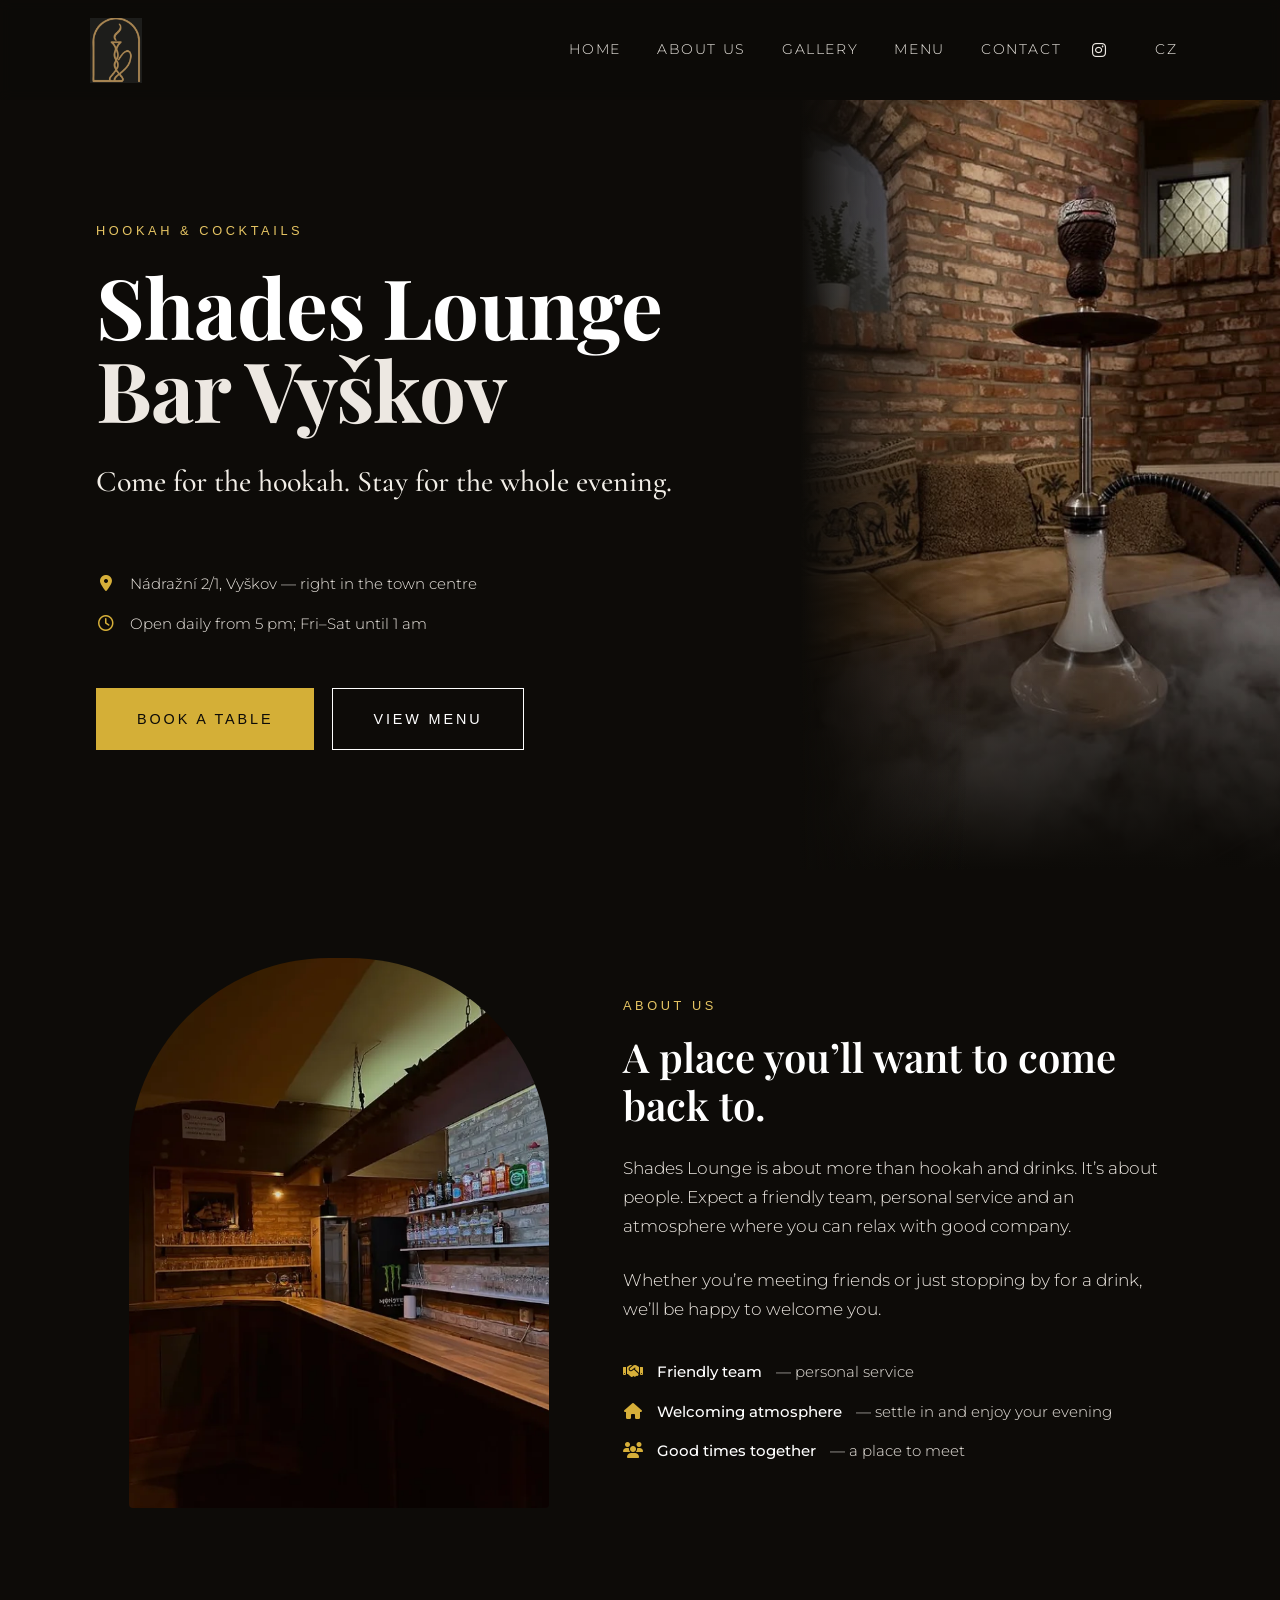
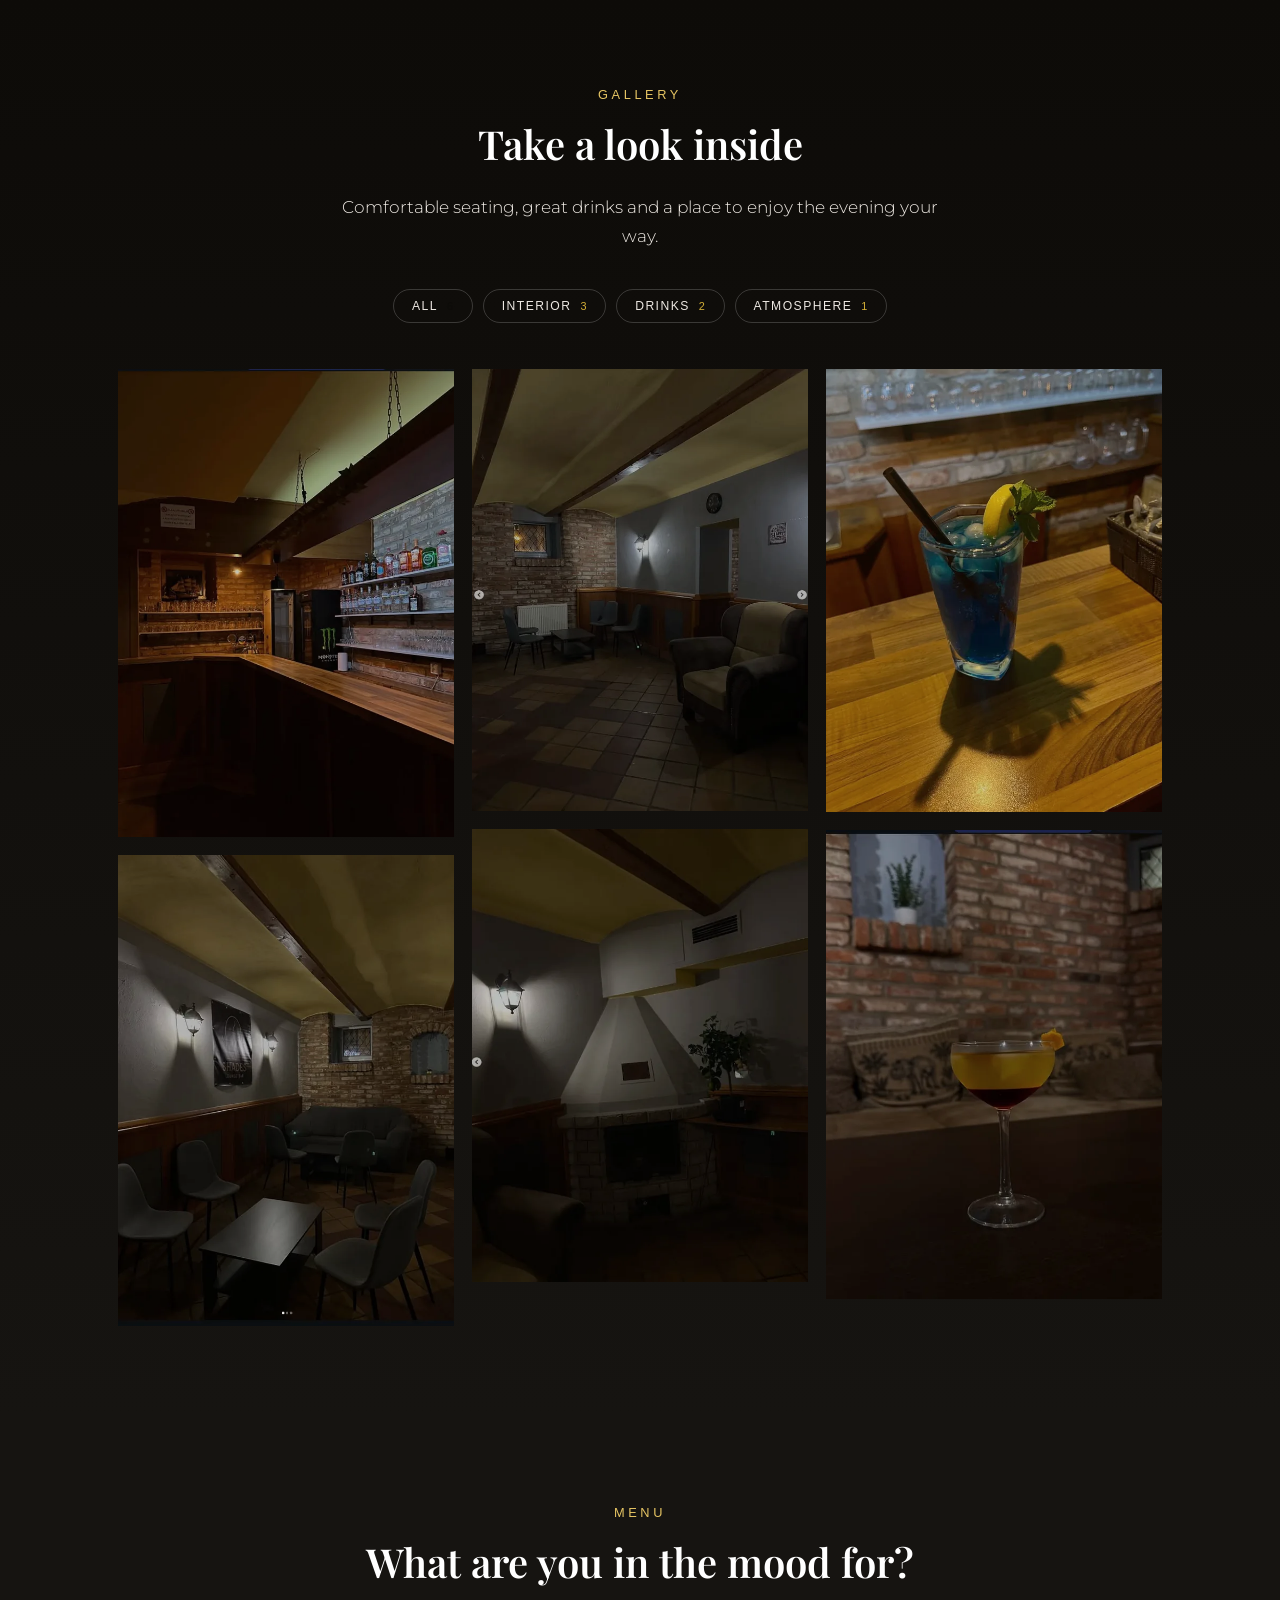
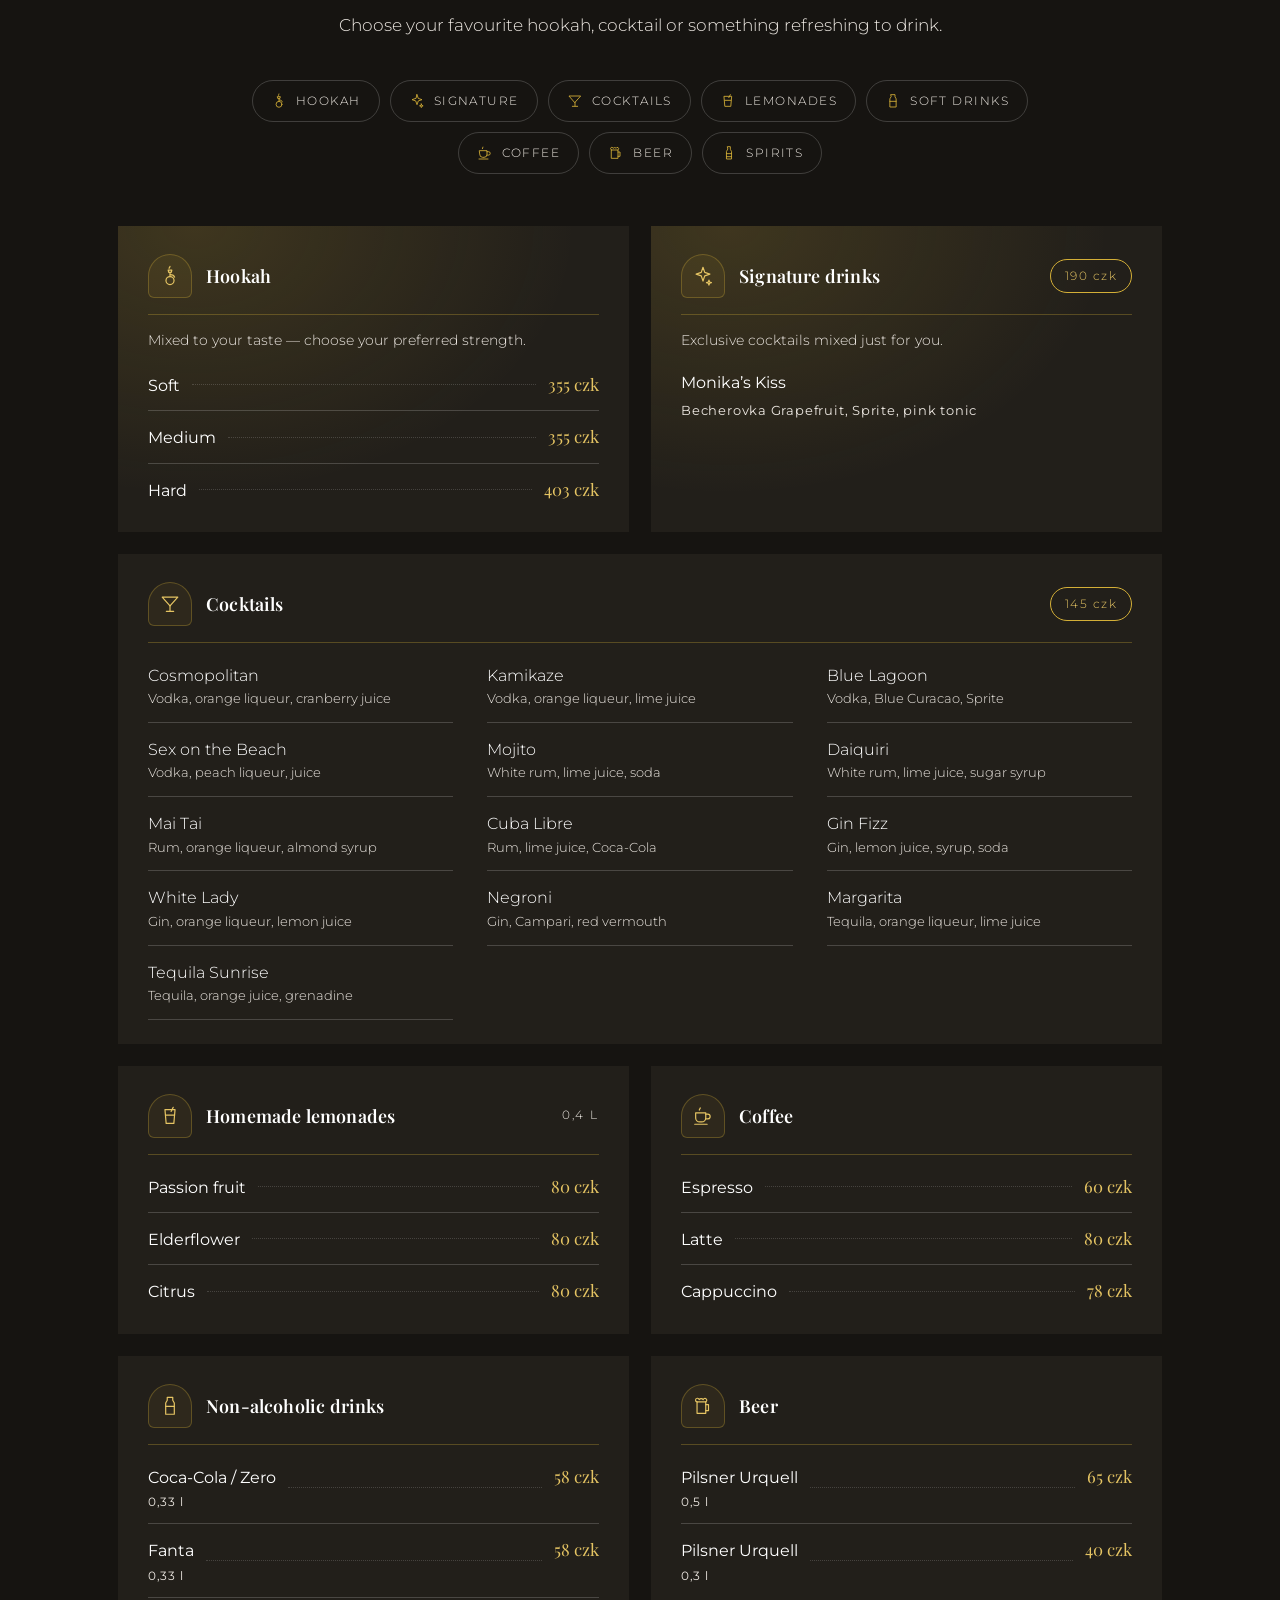
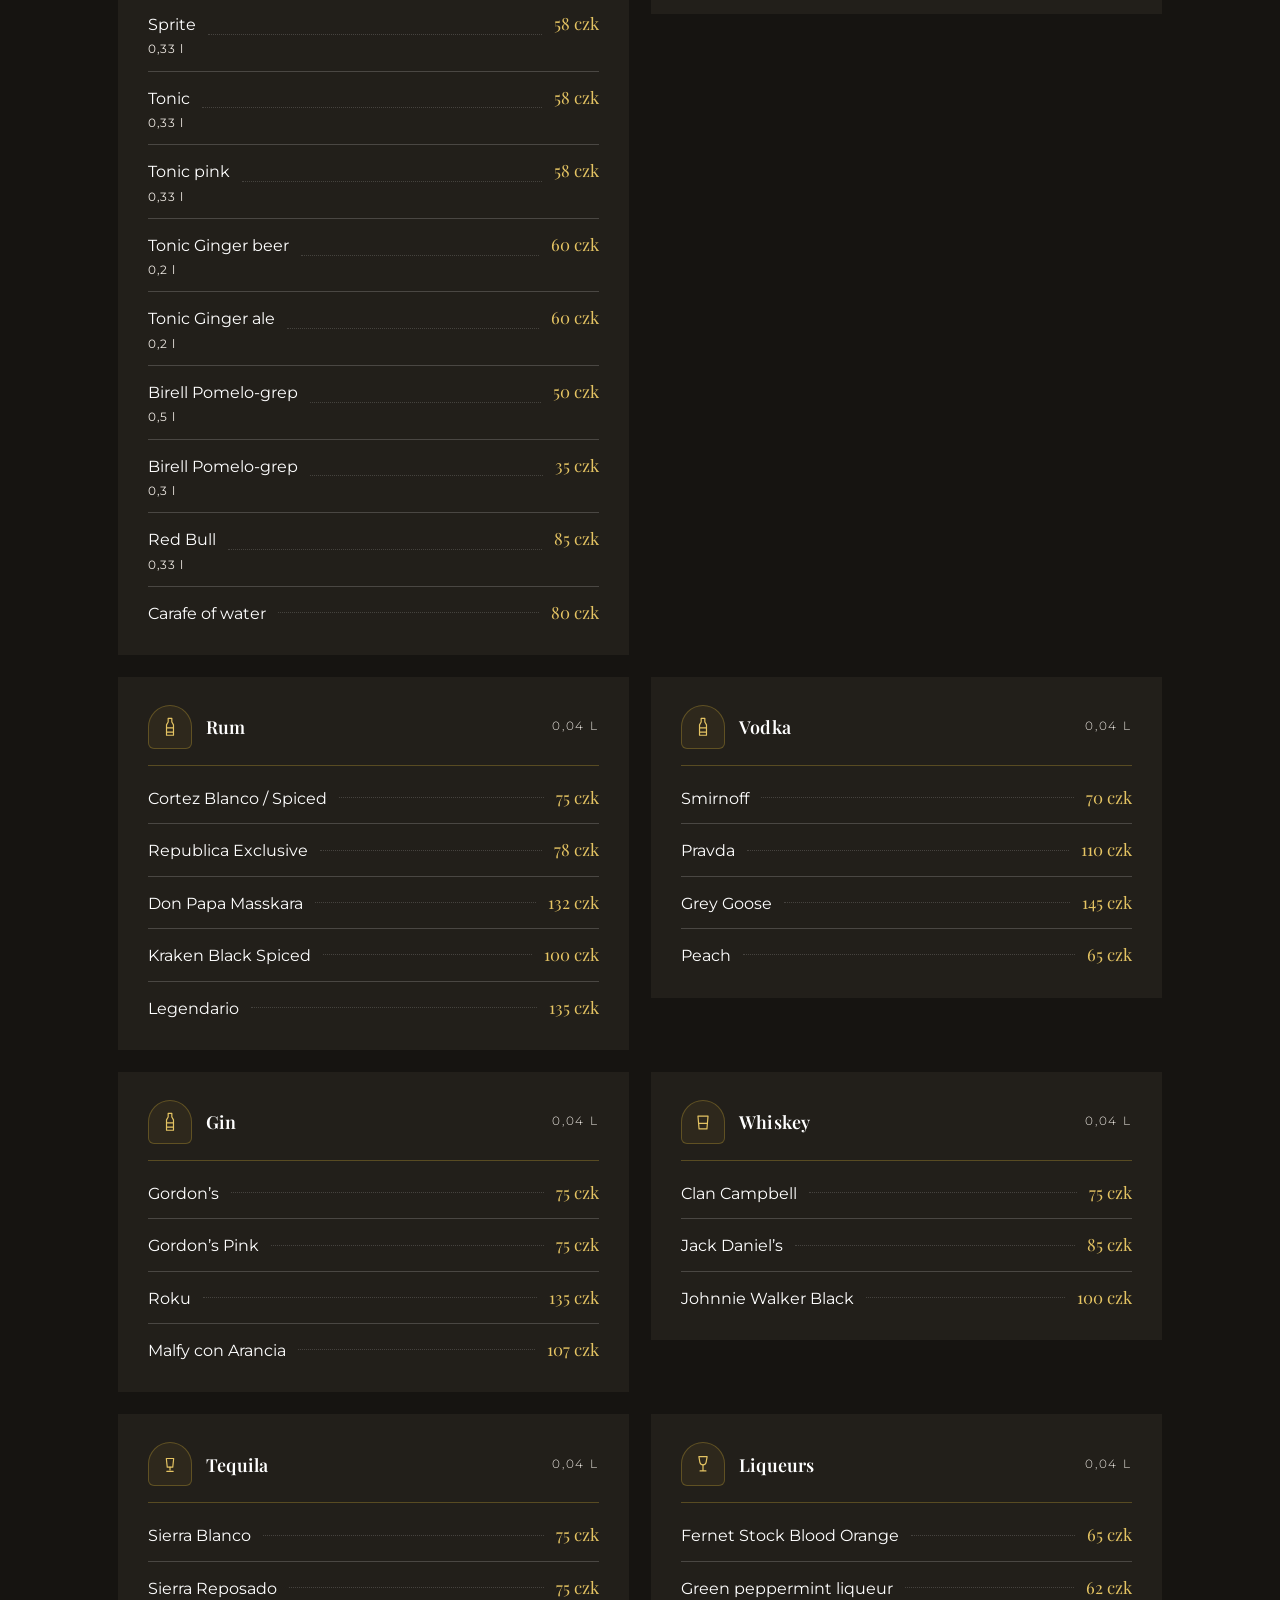
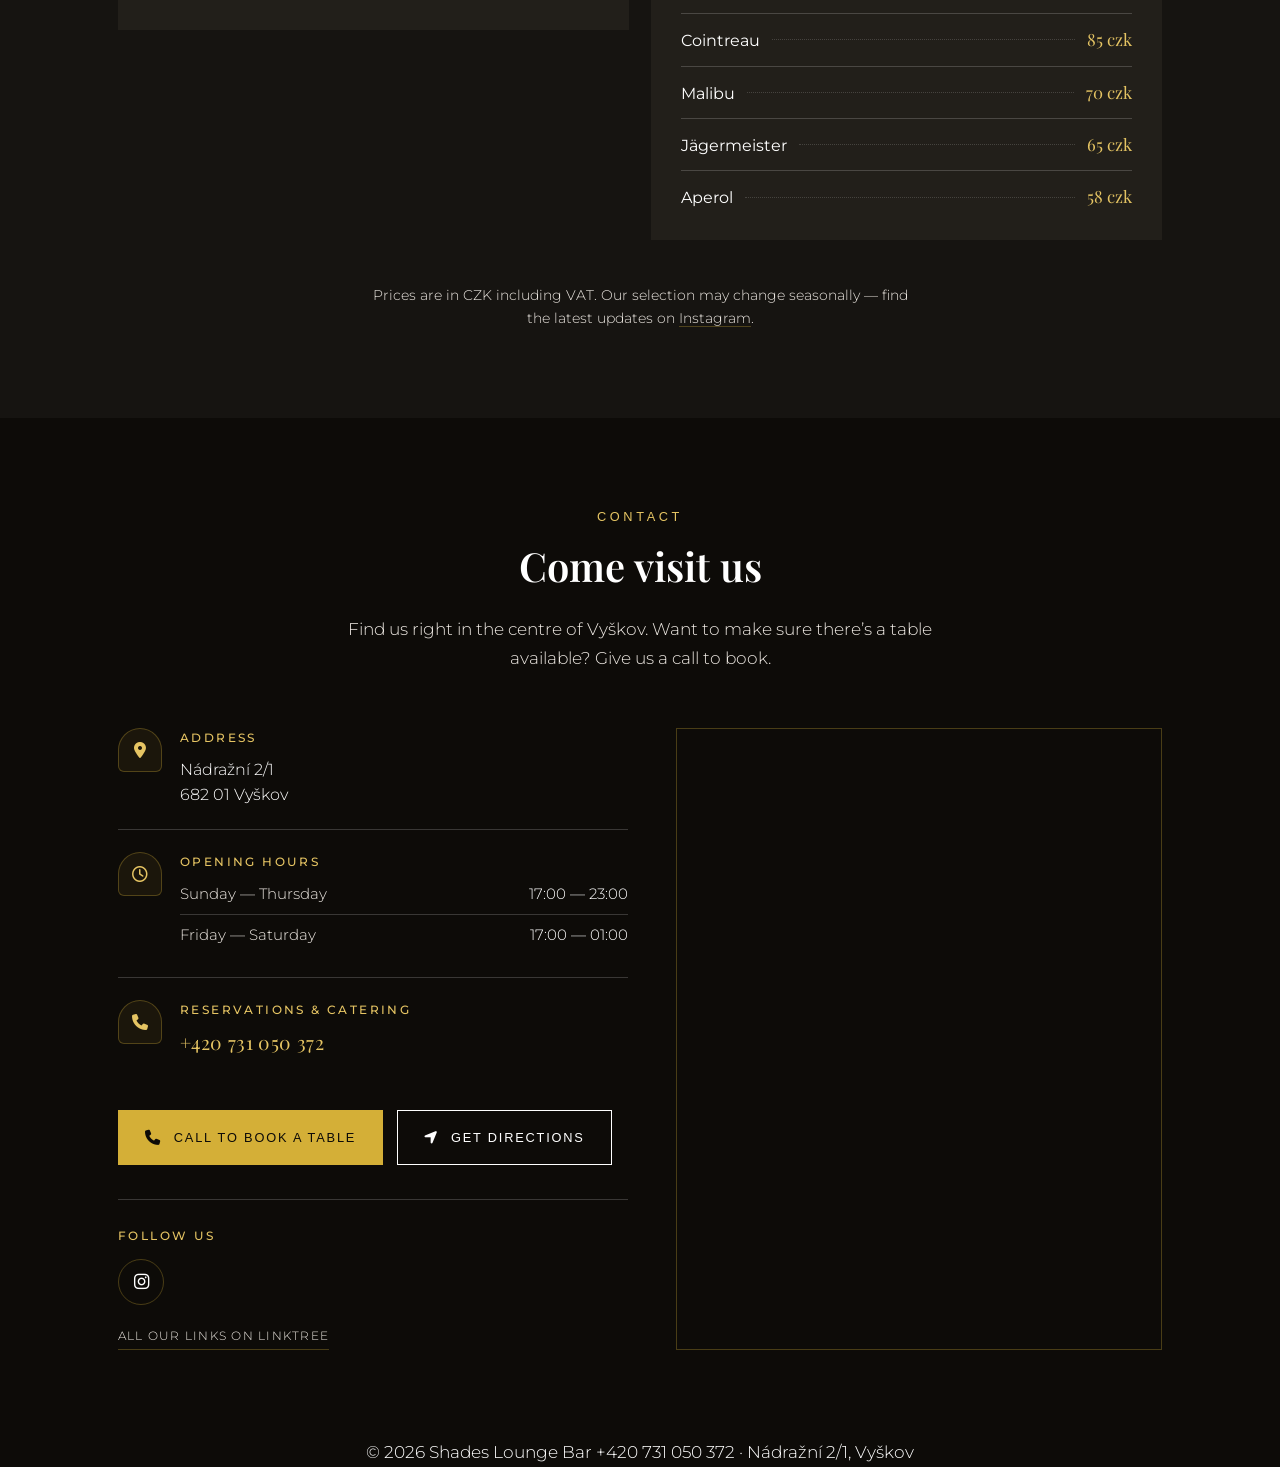
==== index-en.html @ f094743a "lang, udpates" ====
<!doctype html>


<html lang="en">
<head>
<meta charset="utf-8"/>
<meta content="width=device-width, initial-scale=1.0" name="viewport"/>
<title>Shades Lounge Bar — Hookah &amp; Cocktails in Vyškov</title>
<meta content="Visit Shades Lounge Bar in central Vyškov for hookah, cocktails and drinks. Browse our menu, photo gallery, opening hours and contact details." name="description"/>
<link href="style.css" rel="stylesheet"/>
<link href="https://cdnjs.cloudflare.com/ajax/libs/font-awesome/6.7.2/css/all.min.css" rel="stylesheet"/>
<link href="index.html" hreflang="cs" rel="alternate"/><link href="index-en.html" hreflang="en" rel="alternate"/></head>
<body>
<header class="site-header">
<div class="container">
<a class="brand" href="#domov">
<img alt="Shades Lounge Bar" height="80px" src="logo.svg" width="auto"/>
</a>
<button aria-controls="nav-links" aria-expanded="false" aria-label="Open menu" class="nav-toggle">
<i aria-hidden="true" class="fa-solid fa-bars-staggered"></i>
</button>
<button aria-controls="nav-links" aria-label="Close menu" class="nav-close">
<i aria-hidden="true" class="fa-solid fa-xmark"></i>
</button>
<ul class="nav-links" id="nav-links">
<li><a href="#domov">Home</a></li>
<li><a href="#o-nas">About us</a></li>
<li><a href="#galerie">Gallery</a></li>
<li><a href="#cennik">Menu</a></li>
<li><a href="#kontakt">Contact</a></li>
<li class="nav-social">
<!-- TODO: chybí URL facebookového profilu. Po doplnění odkomentujte:
            <a
              class="social-icon"
              href="DOPLNIT_URL_FACEBOOKU"
              target="_blank"
              rel="noopener noreferrer"
              aria-label="Facebook"
              ><i class="fa-brands fa-facebook-f" aria-hidden="true"></i
            ></a>
            -->
<a aria-label="Instagram" class="social-icon" href="https://www.instagram.com/shadesloungebar/" rel="noopener noreferrer" target="_blank"><i aria-hidden="true" class="fa-brands fa-instagram"></i></a>
</li>
<li class="language-switch"><a href="index.html" hreflang="cs" lang="cs">CZ</a></li></ul>
</div>
</header>
<main>
<section class="hero" id="domov">
<div class="hero-copy">
<span class="eyebrow">Hookah &amp; cocktails</span>
<h1>Shades Lounge <span class="hero-h1-soft">Bar Vyškov</span></h1>
<p class="hero-invite">Come for the hookah. Stay for the whole evening.</p>
<ul class="feature-list">
<li>
<i aria-hidden="true" class="fa-solid fa-location-dot"></i>
<span>Nádražní 2/1, Vyškov — right in the town centre</span>
</li>
<li>
<i aria-hidden="true" class="fa-regular fa-clock"></i>
<span>Open daily from 5 pm; Fri–Sat until 1 am</span>
</li>
</ul>
<div class="hero-actions">
<a class="btn btn-primary" href="#kontakt"> Book a table </a><a class="btn btn-ghost" href="#cennik">View menu</a>
</div>
</div>
<div aria-label="Hookah on a table in the brick interior of Shades Lounge Bar in Vyškov" class="hero-photo" role="img"></div>
</section>
<section id="o-nas">
<div class="container">
<div class="about-grid">
<div class="about-art arch arch-fill">
<img alt="Bar counter at Shades Lounge Bar in Vyškov" decoding="async" height="850" loading="lazy" src="galerie/bar.webp" width="630"/>
</div>
<div class="about-copy">
<span class="eyebrow">About us</span>
<h2>A place you’ll want to come back to.</h2>
<div class="section-head-aligned">
<p>
                  Shades Lounge is about more than hookah and drinks. It’s about people. Expect a friendly team, personal service and an atmosphere where you can relax with good company.
                </p>
<p>
                  Whether you’re meeting friends or just stopping by for a drink, we’ll be happy to welcome you.
                </p>
</div>
<ul class="feature-list">
<li>
<i aria-hidden="true" class="fa-solid fa-handshake"></i>
<strong>Friendly team</strong> — personal service
                </li>
<li>
<i aria-hidden="true" class="fa-solid fa-house"></i>
<strong>Welcoming atmosphere</strong> — settle in and enjoy your evening
                </li>
<li>
<i aria-hidden="true" class="fa-solid fa-users"></i>
<strong>Good times together</strong> — a place to meet
                </li>
</ul>
</div>
</div>
</div>
</section>
<section class="gallery-section" id="galerie">
<div class="container">
<div class="section-head">
<span class="eyebrow">Gallery</span>
<h2>Take a look inside</h2>
<p>
              Comfortable seating, great drinks and a place to enjoy the evening your way.
            </p>
</div>
<div aria-label="Gallery filters" class="gallery-filter" role="group">
<button aria-pressed="true" class="gallery-chip is-active" data-filter="vse" type="button">
              All<span class="chip-count">6</span>
</button>
<button aria-pressed="false" class="gallery-chip" data-filter="interier" type="button">
              Interior<span class="chip-count">3</span>
</button>
<button aria-pressed="false" class="gallery-chip" data-filter="drinky" type="button">
              Drinks<span class="chip-count">2</span>
</button>
<button aria-pressed="false" class="gallery-chip" data-filter="atmosfera" type="button">
              Atmosphere<span class="chip-count">1</span>
</button>
</div>
<ul class="gallery-grid" id="gallery-grid">
<li class="gallery-item" data-cat="interier">
<a class="gallery-link" href="galerie/bar.webp">
<figure>
<img alt="Bar counter at Shades Lounge Bar in Vyškov" decoding="async" height="861" loading="lazy" src="galerie/bar.webp" width="618"/>
<figcaption>
<span class="gallery-cap-title">Bar counter</span><span class="gallery-cap-cat">Interior</span>
</figcaption>
</figure>
</a>
</li>
<li class="gallery-item" data-cat="interier">
<a class="gallery-link" href="galerie/interier-lounge.webp">
<figure>
<img alt="Seating in the brick interior" decoding="async" height="884" loading="lazy" src="galerie/interier-lounge.webp" width="630"/>
<figcaption>
<span class="gallery-cap-title">Lounge seating</span><span class="gallery-cap-cat">Interior</span>
</figcaption>
</figure>
</a>
</li>
<li class="gallery-item" data-cat="interier">
<a class="gallery-link" href="galerie/interier-posezeni.webp">
<figure>
<img alt="Tables and sofa" decoding="async" height="851" loading="lazy" src="galerie/interier-posezeni.webp" width="646"/>
<figcaption>
<span class="gallery-cap-title">Seating</span><span class="gallery-cap-cat">Interior</span>
</figcaption>
</figure>
</a>
</li>
<li class="gallery-item" data-cat="atmosfera">
<a class="gallery-link" href="galerie/interier-krb.webp">
<figure>
<img alt="Fireplace and cosy corner" decoding="async" height="847" loading="lazy" src="galerie/interier-krb.webp" width="629"/>
<figcaption>
<span class="gallery-cap-title">Cosy interior</span><span class="gallery-cap-cat">Atmosphere</span>
</figcaption>
</figure>
</a>
</li>
<li class="gallery-item" data-cat="drinky">
<a class="gallery-link" href="galerie/drink-modry.webp">
<figure>
<img alt="Blue cocktail with lemon and mint" decoding="async" height="852" loading="lazy" src="galerie/drink-modry.webp" width="646"/>
<figcaption>
<span class="gallery-cap-title">Blue cocktail</span><span class="gallery-cap-cat">Drinks</span>
</figcaption>
</figure>
</a>
</li>
<li class="gallery-item" data-cat="drinky">
<a class="gallery-link" href="galerie/koktejl.webp">
<figure>
<img alt="Cocktail" decoding="async" height="880" loading="lazy" src="galerie/koktejl.webp" width="631"/>
<figcaption>
<span class="gallery-cap-title">Cocktail</span><span class="gallery-cap-cat">Drinks</span>
</figcaption>
</figure>
</a>
</li>
</ul>
<p class="gallery-empty" hidden="" id="gallery-empty">
            There are no photos in this category yet.
          </p>
</div>
</section>
<section class="section-alt" id="cennik">
<!-- Icon sprite — jednoduché linkové ikony v barvě zlata -->
<svg aria-hidden="true" class="icon-sprite" focusable="false">
<symbol id="i-hookah" viewbox="0 0 24 24">
<path d="M12 1.5c0 1-1 1.3-1 2.1"></path>
<path d="M10 5.5h4l-.6 2.6h-2.8Z"></path>
<path d="M12 8.1v4.2"></path>
<path d="M12.4 10.4c2.4 0 4.1 1.1 4.6 2.8"></path>
<circle cx="12" cy="17" r="4.4"></circle>
</symbol>
<symbol id="i-sparkle" viewbox="0 0 24 24">
<path d="M12 2.5l1.9 5.6 5.6 1.9-5.6 1.9L12 17.5l-1.9-5.6L4.5 10l5.6-1.9Z"></path>
<path d="M18.5 16.5l.7 2 2 .7-2 .7-.7 2-.7-2-2-.7 2-.7Z"></path>
</symbol>
<symbol id="i-cocktail" viewbox="0 0 24 24">
<path d="M3.5 4.5h17l-8.5 9.5Z"></path>
<path d="M12 14v5.5"></path>
<path d="M8 20h8"></path>
</symbol>
<symbol id="i-lemonade" viewbox="0 0 24 24">
<path d="M6.5 5h11l-1.3 15H7.8Z"></path>
<path d="M15.5 2.5 13.2 7"></path>
<path d="M7.2 11h9.1"></path>
</symbol>
<symbol id="i-soda" viewbox="0 0 24 24">
<path d="M9 2.5h6v3.2l1.7 3.1V21H7.3V8.8L9 5.7Z"></path>
<path d="M7.3 12.5h9.4"></path>
</symbol>
<symbol id="i-coffee" viewbox="0 0 24 24">
<path d="M4 8.5h11v5.5a4.5 4.5 0 0 1-4.5 4.5h-2A4.5 4.5 0 0 1 4 14Z"></path>
<path d="M15 10h2.2a2.6 2.6 0 0 1 0 5.2H15"></path>
<path d="M3 21h13.5"></path>
<path d="M8 5.5c0-1 1-1.3 1-2.3"></path>
</symbol>
<symbol id="i-beer" viewbox="0 0 24 24">
<path d="M5.5 7.5h9.5V20H5.5Z"></path>
<path d="M15 10.5h3v6.5h-3"></path>
<path d="M5.5 7.5a2 2 0 1 1 2.3-2.4 2.6 2.6 0 0 1 4.4 0A2 2 0 1 1 15 7.5"></path>
</symbol>
<symbol id="i-bottle" viewbox="0 0 24 24">
<path d="M10 2.5h4v4l1.8 3.2V21H8.2V9.7L10 6.5Z"></path>
<path d="M8.2 13h7.6"></path>
<path d="M8.2 17.5h7.6"></path>
</symbol>
<symbol id="i-tumbler" viewbox="0 0 24 24">
<path d="M6.5 5.5h11l-1.2 14H7.7Z"></path>
<path d="M7.4 13.5h9.2"></path>
</symbol>
<symbol id="i-shot" viewbox="0 0 24 24">
<path d="M8 6h8l-1 9.5H9Z"></path>
<path d="M12 15.5v3"></path>
<path d="M8.5 20h7"></path>
</symbol>
<symbol id="i-liqueur" viewbox="0 0 24 24">
<path d="M7.5 4h9l-1.1 6.2a3.5 3.5 0 0 1-6.8 0Z"></path>
<path d="M12 13.5V19"></path>
<path d="M8.8 19.5h6.4"></path>
</symbol>
</svg>
<div class="container">
<div class="section-head">
<span class="eyebrow">Menu</span>
<h2>What are you in the mood for?</h2>
<p>
              Choose your favourite hookah, cocktail or something refreshing to drink.
            </p>
</div>
<nav aria-label="Menu categories" class="menu-quicknav">
<a href="#m-dymky"><svg class="menu-icon"><use href="#i-hookah"></use></svg>Hookah</a>
<a href="#m-signature"><svg class="menu-icon"><use href="#i-sparkle"></use></svg>Signature</a>
<a href="#m-drinky"><svg class="menu-icon"><use href="#i-cocktail"></use></svg>Cocktails</a>
<a href="#m-limonady"><svg class="menu-icon"><use href="#i-lemonade"></use></svg>Lemonades</a>
<a href="#m-nealko"><svg class="menu-icon"><use href="#i-soda"></use></svg>Soft drinks</a>
<a href="#m-kava"><svg class="menu-icon"><use href="#i-coffee"></use></svg>Coffee</a>
<a href="#m-pivo"><svg class="menu-icon"><use href="#i-beer"></use></svg>Beer</a>
<a href="#m-rum"><svg class="menu-icon"><use href="#i-bottle"></use></svg>Spirits</a>
</nav>
<div class="menu-highlights">
<article class="menu-highlight" id="m-dymky">
<div class="menu-card-head">
<span class="menu-icon-badge"><svg class="menu-icon"><use href="#i-hookah"></use></svg></span>
<h3>Hookah</h3>
</div>
<p class="menu-highlight-note">
                Mixed to your taste — choose your preferred strength.
              </p>
<ul class="menu-list">
<li>
<span class="item">Soft</span><span class="leader"></span><span class="price">355 czk</span>
</li>
<li>
<span class="item">Medium</span><span class="leader"></span><span class="price">355 czk</span>
</li>
<li>
<span class="item">Hard</span><span class="leader"></span><span class="price">403 czk</span>
</li>
</ul>
</article>
<article class="menu-highlight" id="m-signature">
<div class="menu-card-head">
<span class="menu-icon-badge"><svg class="menu-icon"><use href="#i-sparkle"></use></svg></span>
<h3>Signature drinks</h3>
<span class="menu-tag">190 czk</span>
</div>
<p class="menu-highlight-note">
                Exclusive cocktails mixed just for you.
              </p>
<ul class="menu-list menu-list-desc">
<li>
<span class="item">Monika’s Kiss<em>Becherovka Grapefruit, Sprite, pink tonic</em></span>
</li>
</ul>
</article>
</div>
<div class="menu-grid">
<article class="menu-card menu-card-wide" id="m-drinky">
<div class="menu-card-head">
<span class="menu-icon-badge"><svg class="menu-icon"><use href="#i-cocktail"></use></svg></span>
<h3>Cocktails</h3>
<span class="menu-tag">145 czk</span>
</div>
<div class="cocktail-grid">
<div>
<span class="cocktail-name">Cosmopolitan</span><span class="cocktail-desc">Vodka, orange liqueur, cranberry juice</span>
</div>
<div>
<span class="cocktail-name">Kamikaze</span><span class="cocktail-desc">Vodka, orange liqueur, lime juice</span>
</div>
<div>
<span class="cocktail-name">Blue Lagoon</span><span class="cocktail-desc">Vodka, Blue Curacao, Sprite</span>
</div>
<div>
<span class="cocktail-name">Sex on the Beach</span><span class="cocktail-desc">Vodka, peach liqueur, juice</span>
</div>
<div>
<span class="cocktail-name">Mojito</span><span class="cocktail-desc">White rum, lime juice, soda</span>
</div>
<div>
<span class="cocktail-name">Daiquiri</span><span class="cocktail-desc">White rum, lime juice, sugar syrup</span>
</div>
<div>
<span class="cocktail-name">Mai Tai</span><span class="cocktail-desc">Rum, orange liqueur, almond syrup</span>
</div>
<div>
<span class="cocktail-name">Cuba Libre</span><span class="cocktail-desc">Rum, lime juice, Coca-Cola</span>
</div>
<div>
<span class="cocktail-name">Gin Fizz</span><span class="cocktail-desc">Gin, lemon juice, syrup, soda</span>
</div>
<div>
<span class="cocktail-name">White Lady</span><span class="cocktail-desc">Gin, orange liqueur, lemon juice</span>
</div>
<div>
<span class="cocktail-name">Negroni</span><span class="cocktail-desc">Gin, Campari, red vermouth</span>
</div>
<div>
<span class="cocktail-name">Margarita</span><span class="cocktail-desc">Tequila, orange liqueur, lime juice</span>
</div>
<div>
<span class="cocktail-name">Tequila Sunrise</span><span class="cocktail-desc">Tequila, orange juice, grenadine</span>
</div>
</div>
</article>
<article class="menu-card" id="m-limonady">
<div class="menu-card-head">
<span class="menu-icon-badge"><svg class="menu-icon"><use href="#i-lemonade"></use></svg></span>
<h3>Homemade lemonades</h3>
<span class="menu-unit">0,4 l</span>
</div>
<ul class="menu-list">
<li>
<span class="item">Passion fruit</span><span class="leader"></span><span class="price">80 czk</span>
</li>
<li>
<span class="item">Elderflower</span><span class="leader"></span><span class="price">80 czk</span>
</li>
<li>
<span class="item">Citrus</span><span class="leader"></span><span class="price">80 czk</span>
</li>
</ul>
</article>
<article class="menu-card" id="m-kava">
<div class="menu-card-head">
<span class="menu-icon-badge"><svg class="menu-icon"><use href="#i-coffee"></use></svg></span>
<h3>Coffee</h3>
</div>
<ul class="menu-list">
<li>
<span class="item">Espresso</span><span class="leader"></span><span class="price">60 czk</span>
</li>
<li>
<span class="item">Latte</span><span class="leader"></span><span class="price">80 czk</span>
</li>
<li>
<span class="item">Cappuccino</span><span class="leader"></span><span class="price">78 czk</span>
</li>
</ul>
</article>
<article class="menu-card" id="m-nealko">
<div class="menu-card-head">
<span class="menu-icon-badge"><svg class="menu-icon"><use href="#i-soda"></use></svg></span>
<h3>Non-alcoholic drinks</h3>
</div>
<ul class="menu-list">
<li>
<span class="item">Coca-Cola / Zero<em>0,33 l</em></span><span class="leader"></span><span class="price">58 czk</span>
</li>
<li>
<span class="item">Fanta<em>0,33 l</em></span><span class="leader"></span><span class="price">58 czk</span>
</li>
<li>
<span class="item">Sprite<em>0,33 l</em></span><span class="leader"></span><span class="price">58 czk</span>
</li>
<li>
<span class="item">Tonic<em>0,33 l</em></span><span class="leader"></span><span class="price">58 czk</span>
</li>
<li>
<span class="item">Tonic pink<em>0,33 l</em></span><span class="leader"></span><span class="price">58 czk</span>
</li>
<li>
<span class="item">Tonic Ginger beer<em>0,2 l</em></span><span class="leader"></span><span class="price">60 czk</span>
</li>
<li>
<span class="item">Tonic Ginger ale<em>0,2 l</em></span><span class="leader"></span><span class="price">60 czk</span>
</li>
<li>
<span class="item">Birell Pomelo-grep<em>0,5 l</em></span><span class="leader"></span><span class="price">50 czk</span>
</li>
<li>
<span class="item">Birell Pomelo-grep<em>0,3 l</em></span><span class="leader"></span><span class="price">35 czk</span>
</li>
<li>
<span class="item">Red Bull<em>0,33 l</em></span><span class="leader"></span><span class="price">85 czk</span>
</li>
<li>
<span class="item">Carafe of water</span><span class="leader"></span><span class="price">80 czk</span>
</li>
</ul>
</article>
<article class="menu-card" id="m-pivo">
<div class="menu-card-head">
<span class="menu-icon-badge"><svg class="menu-icon"><use href="#i-beer"></use></svg></span>
<h3>Beer</h3>
</div>
<ul class="menu-list">
<li>
<span class="item">Pilsner Urquell<em>0,5 l</em></span><span class="leader"></span><span class="price">65 czk</span>
</li>
<li>
<span class="item">Pilsner Urquell<em>0,3 l</em></span><span class="leader"></span><span class="price">40 czk</span>
</li>
</ul>
</article>
<article class="menu-card" id="m-rum">
<div class="menu-card-head">
<span class="menu-icon-badge"><svg class="menu-icon"><use href="#i-bottle"></use></svg></span>
<h3>Rum</h3>
<span class="menu-unit">0,04 l</span>
</div>
<ul class="menu-list">
<li>
<span class="item">Cortez Blanco / Spiced</span><span class="leader"></span><span class="price">75 czk</span>
</li>
<li>
<span class="item">Republica Exclusive</span><span class="leader"></span><span class="price">78 czk</span>
</li>
<li>
<span class="item">Don Papa Masskara</span><span class="leader"></span><span class="price">132 czk</span>
</li>
<li>
<span class="item">Kraken Black Spiced</span><span class="leader"></span><span class="price">100 czk</span>
</li>
<li>
<span class="item">Legendario</span><span class="leader"></span><span class="price">135 czk</span>
</li>
</ul>
</article>
<article class="menu-card" id="m-vodka">
<div class="menu-card-head">
<span class="menu-icon-badge"><svg class="menu-icon"><use href="#i-bottle"></use></svg></span>
<h3>Vodka</h3>
<span class="menu-unit">0,04 l</span>
</div>
<ul class="menu-list">
<li>
<span class="item">Smirnoff</span><span class="leader"></span><span class="price">70 czk</span>
</li>
<li>
<span class="item">Pravda</span><span class="leader"></span><span class="price">110 czk</span>
</li>
<li>
<span class="item">Grey Goose</span><span class="leader"></span><span class="price">145 czk</span>
</li>
<li>
<span class="item">Peach</span><span class="leader"></span><span class="price">65 czk</span>
</li>
</ul>
</article>
<article class="menu-card" id="m-gin">
<div class="menu-card-head">
<span class="menu-icon-badge"><svg class="menu-icon"><use href="#i-bottle"></use></svg></span>
<h3>Gin</h3>
<span class="menu-unit">0,04 l</span>
</div>
<ul class="menu-list">
<li>
<span class="item">Gordon’s</span><span class="leader"></span><span class="price">75 czk</span>
</li>
<li>
<span class="item">Gordon’s Pink</span><span class="leader"></span><span class="price">75 czk</span>
</li>
<li>
<span class="item">Roku</span><span class="leader"></span><span class="price">135 czk</span>
</li>
<li>
<span class="item">Malfy con Arancia</span><span class="leader"></span><span class="price">107 czk</span>
</li>
</ul>
</article>
<article class="menu-card" id="m-whiskey">
<div class="menu-card-head">
<span class="menu-icon-badge"><svg class="menu-icon"><use href="#i-tumbler"></use></svg></span>
<h3>Whiskey</h3>
<span class="menu-unit">0,04 l</span>
</div>
<ul class="menu-list">
<li>
<span class="item">Clan Campbell</span><span class="leader"></span><span class="price">75 czk</span>
</li>
<li>
<span class="item">Jack Daniel’s</span><span class="leader"></span><span class="price">85 czk</span>
</li>
<li>
<span class="item">Johnnie Walker Black</span><span class="leader"></span><span class="price">100 czk</span>
</li>
</ul>
</article>
<article class="menu-card" id="m-tequila">
<div class="menu-card-head">
<span class="menu-icon-badge"><svg class="menu-icon"><use href="#i-shot"></use></svg></span>
<h3>Tequila</h3>
<span class="menu-unit">0,04 l</span>
</div>
<ul class="menu-list">
<li>
<span class="item">Sierra Blanco</span><span class="leader"></span><span class="price">75 czk</span>
</li>
<li>
<span class="item">Sierra Reposado</span><span class="leader"></span><span class="price">75 czk</span>
</li>
</ul>
</article>
<article class="menu-card" id="m-likery">
<div class="menu-card-head">
<span class="menu-icon-badge"><svg class="menu-icon"><use href="#i-liqueur"></use></svg></span>
<h3>Liqueurs</h3>
<span class="menu-unit">0,04 l</span>
</div>
<ul class="menu-list">
<li>
<span class="item">Fernet Stock Blood Orange</span><span class="leader"></span><span class="price">65 czk</span>
</li>
<li>
<span class="item">Green peppermint liqueur</span><span class="leader"></span><span class="price">62 czk</span>
</li>
<li>
<span class="item">Cointreau</span><span class="leader"></span><span class="price">85 czk</span>
</li>
<li>
<span class="item">Malibu</span><span class="leader"></span><span class="price">70 czk</span>
</li>
<li>
<span class="item">Jägermeister</span><span class="leader"></span><span class="price">65 czk</span>
</li>
<li>
<span class="item">Aperol</span><span class="leader"></span><span class="price">58 czk</span>
</li>
</ul>
</article>
</div>
<p class="menu-note">
            Prices are in CZK including VAT. Our selection may change seasonally — find the latest updates on
            <a href="https://www.instagram.com/shadesloungebar/" rel="noopener" target="_blank">Instagram</a>.
          </p>
</div>
</section>
<section id="kontakt">
<div class="container">
<div class="section-head">
<span class="eyebrow">Contact</span>
<h2>Come visit us</h2>
<p>
              Find us right in the centre of Vyškov. Want to make sure there’s a table available? Give us a call to book.
            </p>
</div>
<div class="contact-grid">
<div class="contact-card">
<ul class="contact-details">
<li>
<span class="contact-ico"><i aria-hidden="true" class="fa-solid fa-location-dot"></i></span>
<div class="contact-body">
<h3>Address</h3>
<p class="contact-value">Nádražní 2/1<br/>682 01 Vyškov</p>
</div>
</li>
<li>
<span class="contact-ico"><i aria-hidden="true" class="fa-regular fa-clock"></i></span>
<div class="contact-body">
<h3>Opening hours</h3>
<ul class="hours-list">
<li>
<span class="hours-days">Sunday — Thursday</span><span class="hours-time">17:00 — 23:00</span>
</li>
<li>
<span class="hours-days">Friday — Saturday</span><span class="hours-time">17:00 — 01:00</span>
</li>
</ul>
</div>
</li>
<li>
<span class="contact-ico"><i aria-hidden="true" class="fa-solid fa-phone"></i></span>
<div class="contact-body">
<h3>Reservations &amp; catering</h3>
<p class="contact-value contact-phone">
<a href="tel:+420731050372">+420 731 050 372</a>
</p>
</div>
</li>
</ul>
<div class="contact-actions">
<a class="btn btn-primary" href="tel:+420731050372">
<i aria-hidden="true" class="fa-solid fa-phone"></i>
<span>Call to book a table</span>
</a>
<a class="btn btn-ghost" href="https://www.google.com/maps/dir/?api=1&amp;destination=N%C3%A1dra%C5%BEn%C3%AD+2%2F1%2C+682+01+Vy%C5%A1kov" rel="noopener noreferrer" target="_blank">
<i aria-hidden="true" class="fa-solid fa-location-arrow"></i>
<span>Get directions</span>
</a>
</div>
<div class="contact-social">
<h3>Follow us</h3>
<div class="social-icons">
<!-- TODO: chybí URL facebookového profilu. Po doplnění odkomentujte:
                  <a
                    class="social-icon"
                    href="DOPLNIT_URL_FACEBOOKU"
                    target="_blank"
                    rel="noopener noreferrer"
                    aria-label="Facebook"
                    ><i class="fa-brands fa-facebook-f" aria-hidden="true"></i
                  ></a>
                  -->
<a aria-label="Instagram" class="social-icon" href="https://www.instagram.com/shadesloungebar/" rel="noopener noreferrer" target="_blank"><i aria-hidden="true" class="fa-brands fa-instagram"></i></a>
</div>
<a class="contact-linktree" href="https://linktr.ee/Shadesloungebar" rel="noopener noreferrer" target="_blank">All our links on Linktree</a>
</div>
</div>
<div class="map-frame">
<iframe loading="lazy" referrerpolicy="no-referrer-when-downgrade" src="https://www.google.com/maps?q=N%C3%A1dra%C5%BEn%C3%AD%202%2F1%2C%20682%2001%20Vy%C5%A1kov&amp;output=embed" title="Mapa — Shades Lounge Bar, Nádražní 2/1, Vyškov">
</iframe>
</div>
</div>
</div>
</section>
</main>
<footer class="site-footer">
<div class="container">
<span>© <span id="year"></span> Shades Lounge Bar</span>
<span><a href="tel:+420731050372">+420 731 050 372</a> · Nádražní 2/1, Vyškov</span>
</div>
</footer>
<!-- Lightbox — bez JS se odkazy v galerii chovají jako běžné odkazy na obrázek -->
<div aria-label="Fotogalerie Shades Lounge Bar" aria-modal="true" class="lightbox" hidden="" id="lightbox" role="dialog">
<div class="lightbox-backdrop" data-lightbox-close=""></div>
<button aria-label="Zavřít galerii" class="lightbox-btn lightbox-close" data-lightbox-close="" type="button">
        ×
      </button>
<button aria-label="Předchozí fotka" class="lightbox-btn lightbox-prev" data-lightbox-prev="" type="button">
        ‹
      </button>
<button aria-label="Další fotka" class="lightbox-btn lightbox-next" data-lightbox-next="" type="button">
        ›
      </button>
<figure class="lightbox-figure">
<img alt="" id="lightbox-img"/>
<figcaption>
<span id="lightbox-caption"></span>
<span aria-live="polite" class="lightbox-counter" id="lightbox-counter"></span>
</figcaption>
</figure>
</div>
<script type="application/ld+json">{
  "@context": "https://schema.org",
  "@type": "ImageGallery",
  "name": "Photo gallery — Shades Lounge Bar Vyškov",
  "description": "Interior, hookah, cocktails and evening atmosphere at Shades Lounge Bar, Nádražní 2/1, Vyškov.",
  "inLanguage": "en",
  "about": {
    "@type": "BarOrPub",
    "name": "Shades Lounge Bar",
    "telephone": "+420731050372",
    "address": {
      "@type": "PostalAddress",
      "streetAddress": "Nádražní 2/1",
      "addressLocality": "Vyškov",
      "postalCode": "682 01",
      "addressCountry": "CZ"
    }
  },
  "associatedMedia": [
    {
      "@type": "ImageObject",
      "contentUrl": "galerie/bar.webp",
      "name": "Bar counter",
      "description": "Bar counter at Shades Lounge Baru ve Vyškově",
      "width": 618,
      "height": 861
    },
    {
      "@type": "ImageObject",
      "contentUrl": "galerie/interier-lounge.webp",
      "name": "Lounge seating",
      "description": "Seating in the brick interior of Shades Lounge Baru",
      "width": 630,
      "height": 884
    },
    {
      "@type": "ImageObject",
      "contentUrl": "galerie/interier-posezeni.webp",
      "name": "Seating",
      "description": "Tables and sofa inside Shades Lounge Baru",
      "width": 646,
      "height": 851
    },
    {
      "@type": "ImageObject",
      "contentUrl": "galerie/interier-krb.webp",
      "name": "Cosy interior",
      "description": "Fireplace and cosy corner at Shades Lounge Baru",
      "width": 629,
      "height": 847
    },
    {
      "@type": "ImageObject",
      "contentUrl": "galerie/drink-modry.webp",
      "name": "Blue cocktail",
      "description": "Blue cocktail with lemon and mint at the bar",
      "width": 646,
      "height": 852
    },
    {
      "@type": "ImageObject",
      "contentUrl": "galerie/koktejl.webp",
      "name": "Cocktail",
      "description": "Cocktail in a glass at Shades Lounge Baru",
      "width": 631,
      "height": 880
    }
  ]
}</script>
<script src="main.js"></script>
</body>
</html>
---- style.css ----
@charset "UTF-8";
/* ==========================================================================
   SHADES LOUNGE BAR — SCSS (konzervativní refaktor bez změny deklarací)
   ========================================================================== */
@import url("https://fonts.googleapis.com/css2?family=Cormorant+Garamond:wght@400;500;600&family=Montserrat:wght@400;500;600&family=Playfair+Display:wght@400;500;600&display=swap");
* {
  box-sizing: border-box;
}

body {
  margin: 0;
  background: #0d0b08;
  color: #ffffff;
  font-family: "Montserrat", sans-serif;
  font-weight: 300;
  font-size: 17px;
  line-height: 1.7;
  -webkit-font-smoothing: antialiased;
}

img {
  max-width: 100%;
  display: block;
}

h1,
h2,
h3 {
  font-family: "Playfair Display", serif;
  font-weight: 600;
  color: #ffffff;
  margin: 0;
}

h1 {
  font-size: clamp(2.6rem, 6vw, 4.2rem);
  line-height: 1.05;
  letter-spacing: 0.01em;
}

h2 {
  font-size: clamp(1.9rem, 3.2vw, 2.5rem);
  line-height: 1.2;
}

h3 {
  font-size: 1.2rem;
  font-weight: 600;
}

p {
  margin: 0 0 1em;
  color: #ffffff;
  max-width: 58ch;
}

a {
  color: inherit;
  text-decoration: none;
}

.container {
  max-width: 1100px;
  margin: 0 auto;
  padding: 0 28px;
}

.eyebrow {
  font-family: "Jost", sans-serif;
  font-size: 0.8rem;
  letter-spacing: 0.28em;
  text-transform: uppercase;
  color: #e5c463;
}

a:focus-visible,
button:focus-visible {
  outline: 1px solid #d4af37;
  outline-offset: 3px;
}

@media (prefers-reduced-motion: reduce) {
  * {
    scroll-behavior: auto !important;
    animation: none !important;
    transition: none !important;
  }
}
html {
  scroll-behavior: smooth;
}

/* ---------- Arch motif ---------- */
.arch {
  border-radius: 200px 200px 4px 4px;
  border: 1px solid rgba(212, 175, 55, 0.3);
}

.arch-fill {
  background: #161411;
}

/* ---------- Header / nav ---------- */
.site-header {
  position: sticky;
  top: 0;
  z-index: 50;
  background: rgba(13, 11, 8, 0.92);
  backdrop-filter: blur(6px);
  width: 100%;
}

.site-header .container {
  display: flex;
  align-items: center;
  justify-content: space-between;
  height: 100px;
  max-width: 100%;
  margin: 0;
  padding: 0 8% 0 7%;
  box-sizing: border-box;
}

.brand {
  display: flex;
  align-items: center;
  gap: 12px;
  font-family: "Playfair Display", serif;
  font-size: 1.25rem;
  color: #ffffff;
}

.brand img {
  height: 65px;
  width: auto;
}

.nav-links {
  display: flex;
  gap: 36px;
  list-style: none;
  margin: 0;
  padding: 0;
  font-size: 0.85rem;
  letter-spacing: 0.12em;
  text-transform: uppercase;
  align-items: center;
  align-self: center;
}

.nav-links a {
  color: #ede8e2;
  padding: 4px 0;
  border-bottom: 1px solid transparent;
  transition: color 0.3s ease, border-color 0.3s ease;
}

.nav-links a:hover {
  color: #e5c463;
  border-color: #d4af37;
}

.nav-toggle,
.nav-close {
  display: none;
  background: none;
  color: #ffffff;
  padding: 8px 14px;
  border: none;
  font-size: 1.2rem;
  line-height: 1;
  transition: color 0.3s ease;
}

.nav-toggle:hover,
.nav-close:hover {
  cursor: pointer;
  color: #e5c463;
}

/* Sociální ikony — jedna sada, sdílená navigací a sekcí Kontakt */
.social-icon {
  display: inline-flex;
  align-items: center;
  justify-content: center;
  flex: 0 0 auto;
  width: 40px;
  height: 40px;
  border: 1px solid transparent;
  border-radius: 999px;
  color: #ede8e2;
  font-size: 1rem;
  line-height: 1;
  transition: color 0.3s ease, border-color 0.3s ease, background-color 0.3s ease;
}

.social-icon:hover {
  color: #e5c463;
  border-color: rgba(212, 175, 55, 0.3);
  background: rgba(212, 175, 55, 0.08);
}

.nav-social {
  display: flex;
  align-items: center;
  gap: 6px;
  margin-left: -18px;
}

.nav-links .social-icon {
  padding: 0;
  border: 1px solid transparent;
}

@media (min-width: 761px) and (max-width: 1040px) {
  .site-header .container {
    gap: 18px;
    padding: 0 4%;
  }
  .nav-links {
    gap: 22px;
    font-size: 0.8rem;
  }
  .nav-social {
    gap: 2px;
    margin-left: -10px;
  }
  .nav-links .social-icon {
    width: 34px;
    height: 34px;
    font-size: 0.95rem;
  }
}
@media (max-width: 760px) {
  .site-header .container {
    padding: 0 28px;
  }
  .nav-links {
    position: absolute;
    top: 100px;
    left: 0;
    right: 0;
    background: #0d0b08;
    flex-direction: column;
    gap: 0;
    border-bottom: 1px solid transparent;
    display: flex;
    overflow: hidden;
    max-height: 0;
    opacity: 0;
    visibility: hidden;
    transform: translateY(-10px);
    transition: max-height 0.38s cubic-bezier(0.4, 0, 0.2, 1), opacity 0.24s ease, transform 0.32s cubic-bezier(0.4, 0, 0.2, 1), border-color 0.24s ease, visibility 0s linear 0.38s;
  }
  .nav-links.open {
    max-height: 80vh;
    opacity: 1;
    visibility: visible;
    transform: translateY(0);
    border-bottom-color: rgba(255, 255, 255, 0.18);
    transition: max-height 0.38s cubic-bezier(0.4, 0, 0.2, 1), opacity 0.24s ease 0.04s, transform 0.32s cubic-bezier(0.4, 0, 0.2, 1), border-color 0.24s ease, visibility 0s linear 0s;
  }
  .nav-links a {
    display: block;
    padding: 18px 28px;
    border-bottom: 1px solid rgba(255, 255, 255, 0.18);
  }
  .nav-social {
    justify-content: center;
    gap: 14px;
    margin: 0;
    padding: 16px 28px;
  }
  .nav-links .nav-social .social-icon {
    display: inline-flex;
    width: 46px;
    height: 46px;
    padding: 0;
    border: 1px solid rgba(255, 255, 255, 0.18);
    border-radius: 999px;
    font-size: 1.05rem;
  }
  .nav-toggle {
    display: inline-block;
  }
  .nav-toggle[aria-expanded=true] {
    display: none;
  }
  .nav-toggle[aria-expanded=true] + .nav-close {
    display: inline-block;
    animation: nav-close-in 0.28s cubic-bezier(0.34, 1.4, 0.64, 1) both;
  }
}
@keyframes nav-close-in {
  from {
    opacity: 0;
    transform: rotate(-90deg) scale(0.7);
  }
  to {
    opacity: 1;
    transform: rotate(0) scale(1);
  }
}
@media (prefers-reduced-motion: reduce) {
  .nav-links,
  .nav-links.open {
    transition: none;
  }
  .nav-toggle[aria-expanded=true] + .nav-close {
    animation: none;
  }
}
/* ---------- Hero — atmospheric dark split 50/50 ---------- */
.hero {
  position: relative;
  display: grid;
  grid-template-columns: 1fr 0.6fr;
  width: 100vw;
  max-width: 100%;
  padding: 0;
  background: #0d0b08;
  overflow: hidden;
}

/* Levá strana — čistá typografie v prostoru */
.hero-copy {
  display: flex;
  flex-direction: column;
  justify-content: center;
  padding: 120px 8% 120px 12%;
  background: #0d0b08;
}

.hero .eyebrow {
  display: block;
  margin-bottom: 22px;
}

.hero-copy h1 {
  font-size: clamp(3.2rem, 6.5vw, 5.2rem);
  line-height: 1;
  font-weight: 700;
  letter-spacing: -0.01em;
  color: #ffffff;
  max-width: 16ch;
  margin-bottom: 32px;
}

.hero-h1-soft {
  color: #ede8e2;
}

.hero-invite {
  font-family: "Cormorant Garamond", serif;
  font-size: 30px;
  font-weight: 500;
  line-height: 1.3;
  color: #f2eee7;
  margin: 0 0 35px;
}

.hero-actions {
  display: flex;
  align-items: center;
  gap: 18px;
  margin-top: 44px;
  flex-wrap: wrap;
}

/* Pravá strana — fotografie lícující s okraji sloupce */
.hero-photo {
  min-height: 80vh;
  position: relative;
  overflow: hidden;
  background-image: url("galerie/hero image.webp");
  background-size: cover;
  background-position: center;
  background-repeat: no-repeat;
  width: 100%;
}
.hero-photo::after {
  content: "";
  position: absolute;
  inset: 0;
  pointer-events: none;
  background: linear-gradient(to left, rgba(13, 11, 8, 0) 65%, rgba(13, 11, 8, 0.4) 80%, #0d0b08 100%), linear-gradient(to bottom, rgba(13, 11, 8, 0) 60%, #0d0b08 100%);
}

@media (max-width: 760px) {
  .hero-photo {
    height: 400px;
    min-height: auto;
  }
  .hero-photo::after {
    background: linear-gradient(to bottom, #0d0b08 0%, rgba(13, 11, 8, 0) 30%, rgba(13, 11, 8, 0) 80%, #0d0b08 100%);
  }
}
/* ---------- Minimalistická tlačítka ---------- */
.btn {
  display: inline-block;
  padding: 18px 40px;
  border-radius: 0;
  font-family: "Jost", sans-serif;
  font-size: 0.9rem;
  font-weight: 500;
  letter-spacing: 0.2em;
  text-transform: uppercase;
  border: 1px solid transparent;
  transition: background-color 0.35s ease, color 0.35s ease, border-color 0.35s ease, transform 0.35s ease;
}

/* Primární — plné zlato, praští do očí */
.btn-primary {
  background: #d4af37;
  border-color: #d4af37;
  color: #0d0b08;
}

.btn-primary:hover {
  background: #e5c463;
  border-color: #e5c463;
  color: #0d0b08;
  transform: translateY(-2px);
}

/* Sekundární — tenká bílá linka, při hoveru se vyplní bílou */
.btn-ghost {
  background: transparent;
  color: #ffffff;
  border-color: #ffffff;
}

.btn-ghost:hover {
  background: #ffffff;
  color: #0d0b08;
  border-color: #ffffff;
  transform: translateY(-2px);
}

@media (max-width: 1100px) {
  .hero-copy {
    padding: 96px 7% 96px 8%;
  }
  .hero-copy h1 {
    max-width: none;
  }
}
@media (max-width: 760px) {
  .hero {
    grid-template-columns: 1fr;
  }
  .hero-copy {
    padding: 60px 28px 72px;
  }
  .hero p.lede {
    max-width: none;
  }
  .hero-photo {
    grid-row: 1;
    min-height: 0;
    height: 56vh;
  }
  .hero-scroll-indicator {
    display: none;
  }
}
@media (max-width: 520px) {
  .hero-copy h1 {
    font-size: clamp(2.6rem, 11vw, 3.2rem);
    margin-bottom: 24px;
  }
  .hero p.lede {
    font-size: 1.1rem;
    margin-bottom: 32px;
  }
  .hero-actions {
    gap: 14px;
  }
  .hero-actions .btn {
    width: 100%;
    text-align: center;
    padding: 18px 20px;
    font-size: 0.82rem;
    letter-spacing: 0.12em;
  }
}
/* ---------- Sections ---------- */
section {
  padding: 88px 0;
}

.section-alt {
  background: #161411;
}

.section-head {
  text-align: center;
  max-width: 56ch;
  margin: 0 auto 56px;
}

.section-head-aligned {
  text-align: left;
}
.section-head-aligned p {
  color: #ede8e2;
  margin: 25px auto 0;
}
.section-head-aligned .eyebrow {
  display: block;
  margin-bottom: 14px;
}

.section-head .eyebrow {
  display: block;
  margin-bottom: 14px;
}

.section-head p {
  color: #ede8e2;
  margin: 25px auto 0;
}

.divider {
  width: 1px;
  height: 44px;
  background: linear-gradient(#d4af37, transparent);
  margin: 0 auto 20px;
}

/* ---------- O nás ---------- */
.about-grid {
  display: grid;
  grid-template-columns: 0.9fr 1.1fr;
  gap: 64px;
  align-items: center;
}

.about-art {
  height: 550px;
  max-width: 420px;
  margin: 0 auto;
  width: 100%;
  padding: 0;
  border: 0;
  overflow: hidden;
}

.about-art img {
  width: 100%;
  height: 100%;
  object-fit: cover;
  display: block;
}

.about-copy .eyebrow {
  display: block;
  margin-bottom: 16px;
}

.feature-list {
  list-style: none;
  margin: 28px 0 0;
  padding: 0;
}

.feature-list li {
  display: flex;
  align-items: baseline;
  gap: 14px;
  padding: 7px 0;
  color: #ede8e2;
  font-size: 0.95rem;
}

.feature-list li strong {
  color: #ffffff;
  font-weight: 500;
}

.feature-list li i {
  flex: 0 0 auto;
  width: 20px;
  font-size: 16px;
  color: #d6af39;
  text-align: center;
}

@media (max-width: 820px) {
  .about-grid {
    grid-template-columns: 1fr;
    gap: 40px;
  }
  .about-art {
    height: 420px;
    max-width: 360px;
  }
}
@media (max-width: 520px) {
  .about-art {
    height: 340px;
    max-width: 280px;
  }
}
/* ---------- Ceník (text menu + line icons) ---------- */
section[id],
.menu-card,
.menu-highlight {
  scroll-margin-top: 104px;
}

.icon-sprite {
  position: absolute;
  width: 0;
  height: 0;
  overflow: hidden;
}

.menu-icon {
  width: 22px;
  height: 22px;
  fill: none;
  stroke: currentColor;
  stroke-width: 1.3;
  stroke-linecap: round;
  stroke-linejoin: round;
}

.menu-quicknav {
  display: flex;
  flex-wrap: wrap;
  justify-content: center;
  gap: 10px;
  max-width: 900px;
  margin: -16px auto 52px;
}

.menu-quicknav a {
  display: inline-flex;
  align-items: center;
  justify-content: center;
  gap: 9px;
  min-height: 42px;
  padding: 8px 18px;
  border: 1px solid rgba(255, 255, 255, 0.18);
  border-radius: 999px;
  color: #ede8e2;
  font-size: 0.76rem;
  line-height: 1.25;
  letter-spacing: 0.12em;
  text-align: center;
  text-transform: uppercase;
  overflow-wrap: break-word;
  transition: color 0.25s ease, border-color 0.25s ease, background-color 0.25s ease;
}

.menu-quicknav a:hover {
  color: #e5c463;
  border-color: #d4af37;
  background: rgba(212, 175, 55, 0.08);
}

.menu-quicknav .menu-icon {
  flex: 0 0 auto;
  width: 16px;
  height: 16px;
  color: #d4af37;
}

/* Karty */
.menu-highlights,
.menu-grid {
  display: grid;
  grid-template-columns: 1fr 1fr;
  gap: 22px;
}

.menu-highlights {
  margin-bottom: 22px;
}

.menu-grid {
  align-items: start;
}

.menu-card,
.menu-highlight {
  background: #221f1a;
  padding: 28px 30px 24px;
  transition: border-color 0.3s ease;
}

.menu-card:hover,
.menu-highlight:hover {
  border-color: rgba(212, 175, 55, 0.3);
}

.menu-highlight {
  background: radial-gradient(ellipse at 15% 0%, rgba(212, 175, 55, 0.16), transparent 62%), #221f1a;
}

.menu-card-wide {
  grid-column: 1/-1;
}

.menu-card-head {
  display: flex;
  align-items: center;
  flex-wrap: wrap;
  gap: 14px;
  padding-bottom: 16px;
  border-bottom: 1px solid rgba(212, 175, 55, 0.3);
}

.menu-card-head h3 {
  flex: 1 1 auto;
  min-width: 0;
  font-size: 1.12rem;
  line-height: 1.3;
  letter-spacing: 0.01em;
  overflow-wrap: break-word;
}

.menu-icon-badge {
  flex: 0 0 44px;
  width: 44px;
  height: 44px;
  display: flex;
  align-items: center;
  justify-content: center;
  border: 1px solid rgba(212, 175, 55, 0.3);
  border-radius: 22px 22px 6px 6px;
  background: rgba(212, 175, 55, 0.07);
  color: #e5c463;
}

.menu-unit {
  margin-left: auto;
  font-size: 0.72rem;
  letter-spacing: 0.16em;
  text-transform: uppercase;
  color: #ede8e2;
  white-space: nowrap;
}

.menu-tag {
  margin-left: auto;
  padding: 6px 14px;
  border: 1px solid #d4af37;
  border-radius: 999px;
  color: #e5c463;
  font-size: 0.74rem;
  letter-spacing: 0.12em;
  white-space: nowrap;
}

.menu-highlight-note {
  color: #ede8e2;
  font-size: 0.88rem;
  margin: 14px 0 2px;
  max-width: none;
}

/* Řádky s cenou */
.menu-list {
  list-style: none;
  margin: 6px 0 0;
  padding: 0;
}

.menu-list li {
  display: flex;
  align-items: baseline;
  gap: 12px;
  padding: 11px 0;
  border-bottom: 1px solid rgba(255, 255, 255, 0.18);
  font-size: 0.97rem;
}

.menu-list li:last-child {
  border-bottom: 0;
  padding-bottom: 4px;
}

.menu-list .item {
  flex: 0 1 auto;
  min-width: 0;
  color: #ffffff;
  font-weight: 400;
  text-align: left;
  overflow-wrap: break-word;
}

.menu-list .item em {
  display: block;
  font-style: normal;
  font-size: 0.78rem;
  letter-spacing: 0.06em;
  color: #ede8e2;
}

.menu-list .leader {
  flex: 1 1 24px;
  min-width: 24px;
  align-self: center;
  border-bottom: 1px dotted rgba(255, 255, 255, 0.16);
}

.menu-list .price {
  flex: 0 0 auto;
  margin-left: auto;
  font-family: "Playfair Display", serif;
  font-size: 1.05rem;
  color: #e5c463;
  text-align: right;
  white-space: nowrap;
}

.menu-list-desc .item em {
  font-size: 0.82rem;
  margin-top: 3px;
}

.menu-list-cols {
  display: grid;
  grid-template-columns: repeat(3, minmax(0, 1fr));
  gap: 0 34px;
}

.menu-list-cols li {
  min-width: 0;
}

.menu-list-cols li:last-child {
  padding-bottom: 11px;
  border-bottom: 1px solid rgba(255, 255, 255, 0.18);
}

/* Míchané drinky */
.cocktail-grid {
  display: grid;
  grid-template-columns: repeat(3, 1fr);
  gap: 0 34px;
  margin-top: 6px;
}

.cocktail-grid > div {
  min-width: 0;
  padding: 13px 0;
  border-bottom: 1px solid rgba(255, 255, 255, 0.18);
}

.cocktail-name {
  display: block;
  color: #ffffff;
  font-size: 1rem;
}

.cocktail-desc {
  display: block;
  color: #ede8e2;
  font-size: 0.83rem;
  line-height: 1.5;
}

.menu-note {
  max-width: 60ch;
  margin: 44px auto 0;
  text-align: center;
  color: #ede8e2;
  font-size: 0.85rem;
}

.menu-note a {
  border-bottom: 1px solid rgba(212, 175, 55, 0.3);
}

.menu-note a:hover {
  color: #e5c463;
  border-color: #d4af37;
}

@media (max-width: 900px) {
  .cocktail-grid,
  .menu-list-cols {
    grid-template-columns: repeat(2, 1fr);
    gap: 0 26px;
  }
}
@media (max-width: 760px) {
  .menu-highlights,
  .menu-grid {
    grid-template-columns: 1fr;
  }
  .menu-card,
  .menu-highlight {
    padding: 24px 22px 20px;
  }
  .cocktail-grid {
    grid-template-columns: 1fr;
  }
  .menu-quicknav {
    gap: 8px;
  }
  .menu-quicknav a {
    min-height: 40px;
    padding: 8px 14px;
    font-size: 0.7rem;
  }
}
@media (max-width: 560px) {
  .menu-list-cols {
    grid-template-columns: 1fr;
  }
  .menu-list-cols li:last-child {
    padding-bottom: 4px;
    border-bottom: 0;
  }
  .menu-quicknav {
    display: grid;
    grid-template-columns: repeat(2, minmax(0, 1fr));
    gap: 8px;
  }
  .menu-quicknav a {
    gap: 7px;
    padding: 8px 10px;
    font-size: 0.68rem;
    letter-spacing: 0.08em;
  }
  .menu-quicknav .menu-icon {
    width: 14px;
    height: 14px;
  }
}
@media (max-width: 480px) {
  .menu-icon-badge {
    flex: 0 0 38px;
    width: 38px;
    height: 38px;
    border-radius: 19px 19px 5px 5px;
  }
  .menu-card-head {
    gap: 12px;
  }
  .menu-card-head h3 {
    font-size: 1.05rem;
  }
}
/* ---------- Fotogalerie ---------- */
.gallery-section {
  background: linear-gradient(180deg, #0d0b08 0%, #161411 100%);
}

.gallery-filter {
  display: flex;
  flex-wrap: wrap;
  justify-content: center;
  gap: 10px;
  margin: -18px 0 46px;
}

.gallery-chip {
  display: inline-flex;
  align-items: center;
  gap: 9px;
  padding: 9px 18px;
  background: none;
  border: 1px solid rgba(255, 255, 255, 0.18);
  border-radius: 999px;
  color: #ede8e2;
  font-family: "Jost", sans-serif;
  font-size: 0.76rem;
  letter-spacing: 0.12em;
  text-transform: uppercase;
  cursor: pointer;
  transition: all 0.25s ease;
}

.chip-count {
  font-size: 0.68rem;
  letter-spacing: 0.06em;
  color: #d4af37;
}

.gallery-chip.is-active .chip-count {
  color: rgba(13, 11, 8, 0.7);
}

.gallery-grid {
  columns: 3;
  column-gap: 18px;
  list-style: none;
  margin: 0;
  padding: 0;
}

.gallery-item {
  break-inside: avoid;
  margin: 0 0 18px;
}

.has-js .gallery-item {
  opacity: 0;
  transform: translateY(22px);
}

.has-js .gallery-item.is-visible {
  opacity: 1;
  transform: none;
  transition: opacity 0.6s ease, transform 0.6s ease;
}

.gallery-link {
  position: relative;
  display: block;
  overflow: hidden;
  background: #221f1a;
  transition: border-color 0.3s ease;
}

.gallery-link figure {
  margin: 0;
  position: relative;
  display: block;
}

.gallery-link img {
  width: 100%;
  height: auto;
  filter: saturate(0.92) brightness(0.9);
  transition: transform 0.7s ease, filter 0.5s ease;
}

.gallery-link:hover img,
.gallery-link:focus-visible img {
  transform: scale(1.05);
  filter: none;
}

.gallery-link figcaption {
  position: absolute;
  left: 0;
  right: 0;
  bottom: 0;
  padding: 52px 20px 18px;
  background: linear-gradient(transparent, rgba(13, 11, 8, 0.95));
  opacity: 0;
  transform: translateY(10px);
  transition: opacity 0.4s ease, transform 0.4s ease;
}

.gallery-link:hover figcaption,
.gallery-link:focus-visible figcaption {
  opacity: 1;
  transform: none;
}

.gallery-cap-title {
  display: block;
  font-family: "Playfair Display", serif;
  font-size: 1.05rem;
  color: #ffffff;
}

.gallery-cap-cat {
  display: block;
  font-size: 0.7rem;
  letter-spacing: 0.18em;
  text-transform: uppercase;
  color: #e5c463;
}

.gallery-link::after {
  content: "+";
  position: absolute;
  top: 12px;
  right: 12px;
  width: 36px;
  height: 36px;
  display: flex;
  align-items: center;
  justify-content: center;
  border: 1px solid rgba(212, 175, 55, 0.3);
  border-radius: 18px 18px 5px 5px;
  background: rgba(13, 11, 8, 0.8);
  color: #e5c463;
  font-size: 1.1rem;
  line-height: 1;
  opacity: 0;
  transform: translateY(-6px);
  transition: opacity 0.35s ease, transform 0.35s ease;
}

.gallery-link:hover::after,
.gallery-link:focus-visible::after {
  opacity: 1;
  transform: none;
}

.gallery-empty,
.gallery-note {
  max-width: 62ch;
  margin: 32px auto 0;
  text-align: center;
  color: #ede8e2;
  font-size: 0.85rem;
}

.gallery-note code {
  font-size: 0.8rem;
  color: #e5c463;
  background: rgba(212, 175, 55, 0.1);
  padding: 1px 6px;
}

.gallery-note a {
  border-bottom: 1px solid rgba(212, 175, 55, 0.3);
}

.gallery-note a:hover {
  color: #e5c463;
  border-color: #d4af37;
}

@media (hover: none) {
  .gallery-link figcaption {
    opacity: 1;
    transform: none;
  }
  .gallery-link::after {
    opacity: 1;
    transform: none;
  }
}
@media (max-width: 900px) {
  .gallery-grid {
    columns: 2;
  }
}
@media (max-width: 560px) {
  .gallery-grid {
    columns: 1;
  }
}
@media (prefers-reduced-motion: reduce) {
  .has-js .gallery-item {
    opacity: 1;
    transform: none;
  }
}
/* ---------- Lightbox ---------- */
.lightbox {
  position: fixed;
  inset: 0;
  z-index: 100;
  display: flex;
  align-items: center;
  justify-content: center;
  padding: 72px 24px;
}

.lightbox[hidden] {
  display: none;
}

.lightbox-backdrop {
  position: absolute;
  inset: 0;
  background: rgba(13, 11, 8, 0.96);
  backdrop-filter: blur(4px);
}

.lightbox-figure {
  position: relative;
  margin: 0;
  max-width: min(1100px, 100%);
  display: flex;
  flex-direction: column;
  gap: 14px;
  animation: lightbox-in 0.35s ease;
}

.lightbox-figure img {
  max-height: 74vh;
  max-width: 100%;
  width: auto;
  margin: 0 auto;
  border: 1px solid rgba(212, 175, 55, 0.3);
}

.lightbox-figure figcaption {
  display: flex;
  justify-content: space-between;
  align-items: baseline;
  gap: 20px;
  color: #ffffff;
  font-size: 0.9rem;
}

.lightbox-counter {
  color: #e5c463;
  font-size: 0.78rem;
  letter-spacing: 0.16em;
  white-space: nowrap;
}

@keyframes lightbox-in {
  from {
    opacity: 0;
    transform: scale(0.97);
  }
  to {
    opacity: 1;
    transform: none;
  }
}
.lightbox-btn {
  position: absolute;
  z-index: 2;
  width: 48px;
  height: 48px;
  display: flex;
  align-items: center;
  justify-content: center;
  background: rgba(13, 11, 8, 0.86);
  border: 1px solid rgba(212, 175, 55, 0.3);
  color: #ffffff;
  font-family: "Jost", sans-serif;
  font-size: 1.7rem;
  line-height: 1;
  cursor: pointer;
  transition: all 0.25s ease;
}

.lightbox-btn:hover {
  color: #e5c463;
  border-color: #d4af37;
  background: rgba(212, 175, 55, 0.12);
}

.lightbox-btn[hidden] {
  display: none;
}

.lightbox-close {
  top: 18px;
  right: 20px;
  border-radius: 4px;
}

.lightbox-prev,
.lightbox-next {
  top: 50%;
  transform: translateY(-50%);
  border-radius: 24px;
}

.lightbox-prev {
  left: 20px;
}

.lightbox-next {
  right: 20px;
}

body.lightbox-open {
  overflow: hidden;
}

@media (max-width: 680px) {
  .lightbox {
    padding: 64px 14px 96px;
  }
  .lightbox-figure figcaption {
    flex-direction: column;
    gap: 4px;
  }
  .lightbox-prev,
  .lightbox-next {
    top: auto;
    bottom: 22px;
    transform: none;
  }
  .lightbox-prev {
    left: 22%;
  }
  .lightbox-next {
    right: 22%;
  }
}
/* ---------- Kontakt ---------- */
.contact-grid {
  display: grid;
  grid-template-columns: 1.05fr 1fr;
  gap: 48px;
  align-items: stretch;
}

.contact-card {
  min-width: 0;
}

/* Adresa / otevírací doba / telefon — jeden rytmus, stejné ikony jako dřív */
.contact-details {
  list-style: none;
  margin: 0;
  padding: 0;
}

.contact-details > li {
  display: flex;
  gap: 18px;
  padding: 22px 0;
  border-top: 1px solid rgba(255, 255, 255, 0.18);
}

.contact-details > li:first-child {
  padding-top: 0;
  border-top: 0;
}

.contact-ico {
  flex: 0 0 44px;
  width: 44px;
  height: 44px;
  display: flex;
  align-items: center;
  justify-content: center;
  border: 1px solid rgba(212, 175, 55, 0.3);
  border-radius: 22px 22px 6px 6px;
  background: rgba(212, 175, 55, 0.07);
  color: #e5c463;
  font-size: 1rem;
}

.contact-body {
  flex: 1 1 auto;
  min-width: 0;
}

.contact-body h3,
.contact-social h3 {
  font-family: "Montserrat", sans-serif;
  font-size: 0.75rem;
  font-weight: 500;
  letter-spacing: 0.2em;
  text-transform: uppercase;
  color: #e5c463;
  margin: 0 0 8px;
}

.contact-value {
  max-width: none;
  margin: 0;
  color: #ffffff;
  font-size: 1.02rem;
  line-height: 1.55;
}

.contact-phone a {
  font-family: "Playfair Display", serif;
  font-size: 1.2rem;
  letter-spacing: 0.02em;
  color: #e5c463;
  white-space: nowrap;
  border-bottom: 1px solid transparent;
  transition: color 0.3s ease, border-color 0.3s ease;
}

.contact-phone a:hover {
  border-color: #d4af37;
}

.hours-list {
  list-style: none;
  margin: 0;
  padding: 0;
  font-size: 0.95rem;
}

.hours-list li {
  display: flex;
  flex-wrap: wrap;
  align-items: baseline;
  justify-content: space-between;
  gap: 6px 16px;
  padding: 7px 0;
  border-top: 1px solid rgba(255, 255, 255, 0.18);
}

.hours-list li:first-child {
  padding-top: 0;
  border-top: 0;
}

.hours-days {
  flex: 1 1 auto;
  min-width: 0;
  color: #ede8e2;
}

.hours-time {
  flex: 0 0 auto;
  margin-left: auto;
  color: #ffffff;
  white-space: nowrap;
}

/* CTA — hlavní je telefon, vedle něj navigace na Google Maps */
.contact-actions {
  display: flex;
  flex-wrap: wrap;
  gap: 14px;
  margin-top: 30px;
}

.contact-actions .btn {
  display: inline-flex;
  align-items: center;
  justify-content: center;
  gap: 12px;
  min-width: 0;
  padding: 16px 26px;
  font-size: 0.8rem;
  letter-spacing: 0.14em;
  text-align: center;
}

.contact-actions .btn i {
  flex: 0 0 auto;
  font-size: 0.95rem;
}

.contact-actions .btn span {
  min-width: 0;
}

/* Sociální sítě a Linktree až za hlavními kontaktními údaji */
.contact-social {
  margin-top: 34px;
  padding-top: 26px;
  border-top: 1px solid rgba(255, 255, 255, 0.18);
}

.social-icons {
  display: flex;
  flex-wrap: wrap;
  gap: 12px;
  margin-top: 12px;
}

.social-icons .social-icon {
  width: 46px;
  height: 46px;
  border-color: rgba(212, 175, 55, 0.3);
  color: #ffffff;
  font-size: 1.1rem;
}

.social-icons .social-icon:hover {
  border-color: #d4af37;
  color: #e5c463;
  background: rgba(212, 175, 55, 0.08);
  transform: translateY(-2px);
}

.contact-linktree {
  display: inline-block;
  max-width: 100%;
  margin-top: 20px;
  padding-bottom: 3px;
  color: #ede8e2;
  font-size: 0.78rem;
  letter-spacing: 0.1em;
  text-transform: uppercase;
  border-bottom: 1px solid rgba(212, 175, 55, 0.3);
  transition: color 0.3s ease, border-color 0.3s ease;
}

.contact-linktree:hover {
  color: #e5c463;
  border-color: #d4af37;
}

.map-frame {
  width: 100%;
  min-height: 340px;
  aspect-ratio: 4/3;
  border: 1px solid rgba(212, 175, 55, 0.3);
  overflow: hidden;
}

.map-frame iframe {
  width: 100%;
  height: 100%;
  border: 0;
  filter: grayscale(0.5) invert(0.92) contrast(0.9);
}

@media (min-width: 821px) {
  .map-frame {
    aspect-ratio: auto;
  }
}
@media (max-width: 820px) {
  .contact-grid {
    grid-template-columns: 1fr;
    gap: 40px;
  }
}
@media (max-width: 560px) {
  .contact-details > li {
    gap: 14px;
    padding: 18px 0;
  }
  .contact-ico {
    flex: 0 0 38px;
    width: 38px;
    height: 38px;
    border-radius: 19px 19px 5px 5px;
    font-size: 0.9rem;
  }
  .contact-actions {
    flex-direction: column;
    gap: 12px;
  }
  .contact-actions .btn {
    width: 100%;
    padding: 15px 18px;
    font-size: 0.76rem;
    letter-spacing: 0.1em;
  }
  .contact-linktree {
    font-size: 0.74rem;
    letter-spacing: 0.06em;
  }
  .map-frame {
    aspect-ratio: 1/1;
  }
}
/* ---------- Footer ---------- */
.site-footer {
  background: #0d0b08;
}
.site-footer .container {
  text-align: center;
}

/*# sourceMappingURL=style.css.map */
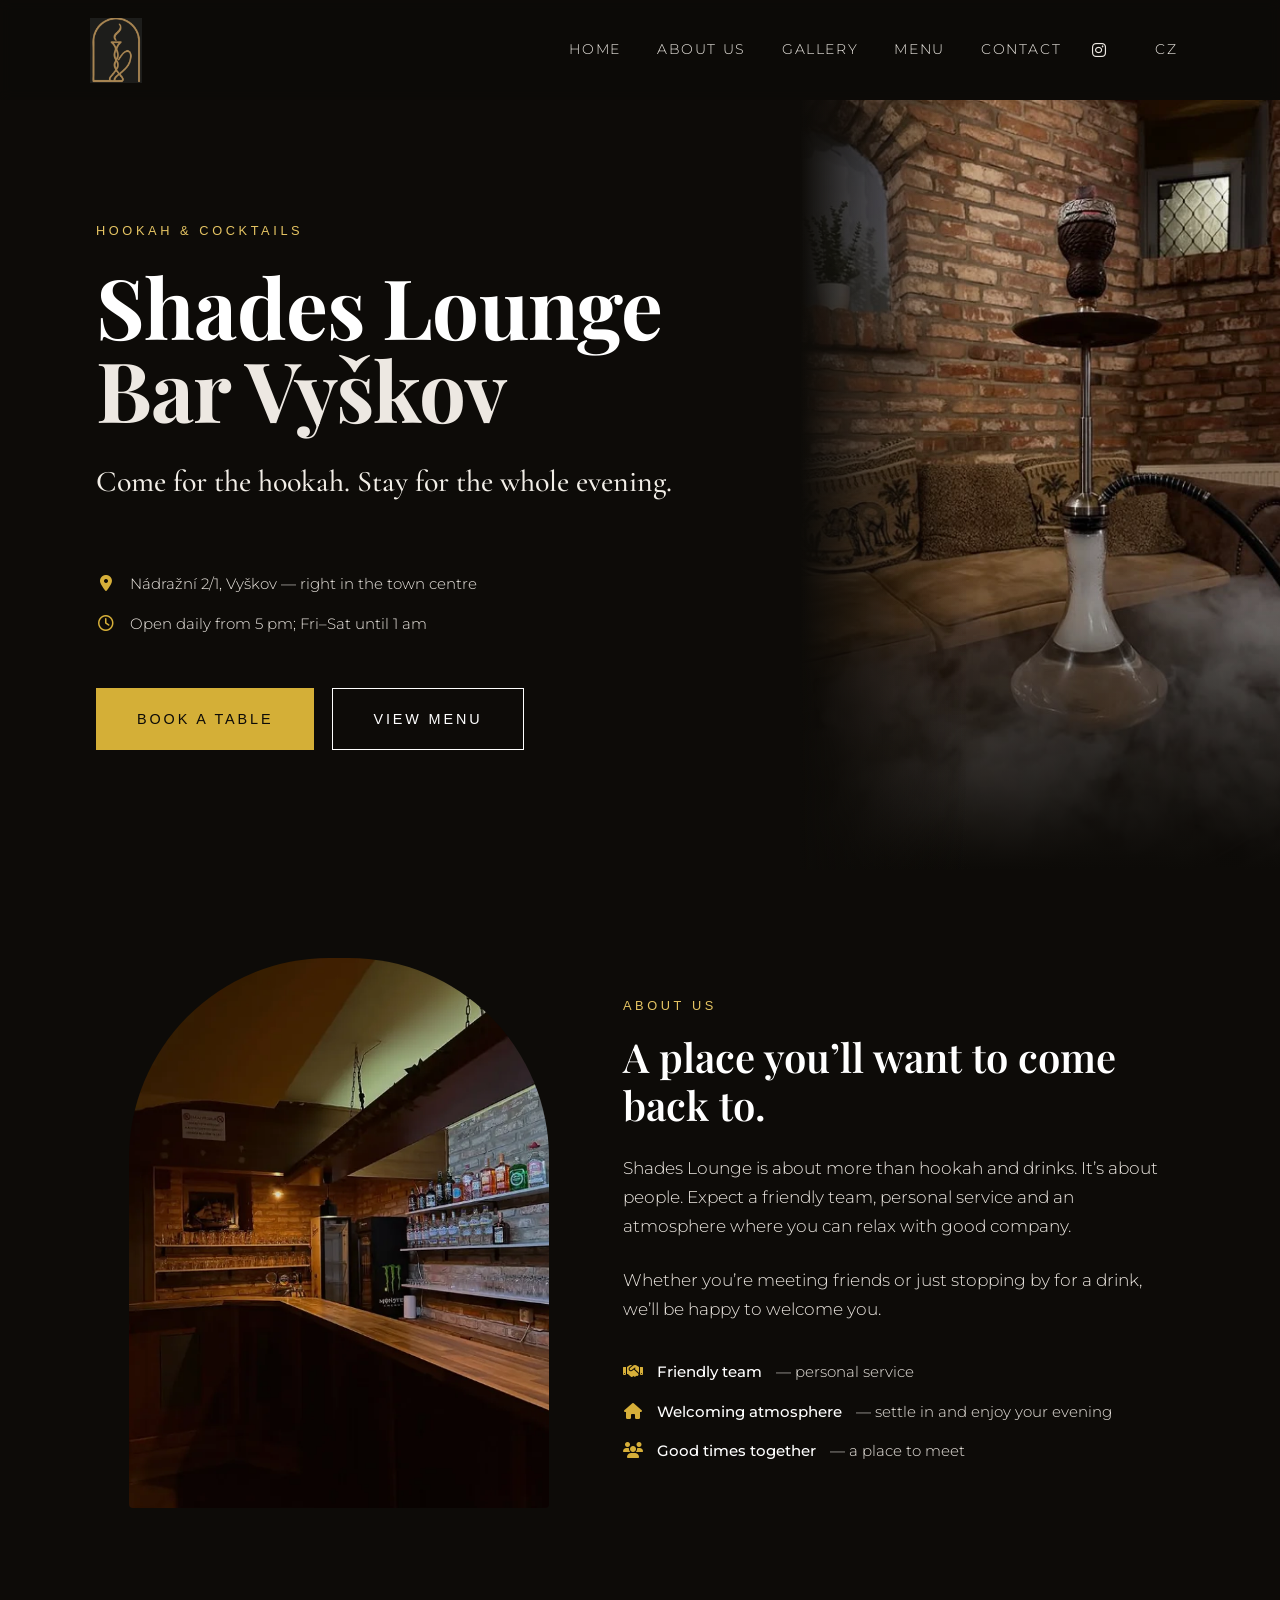
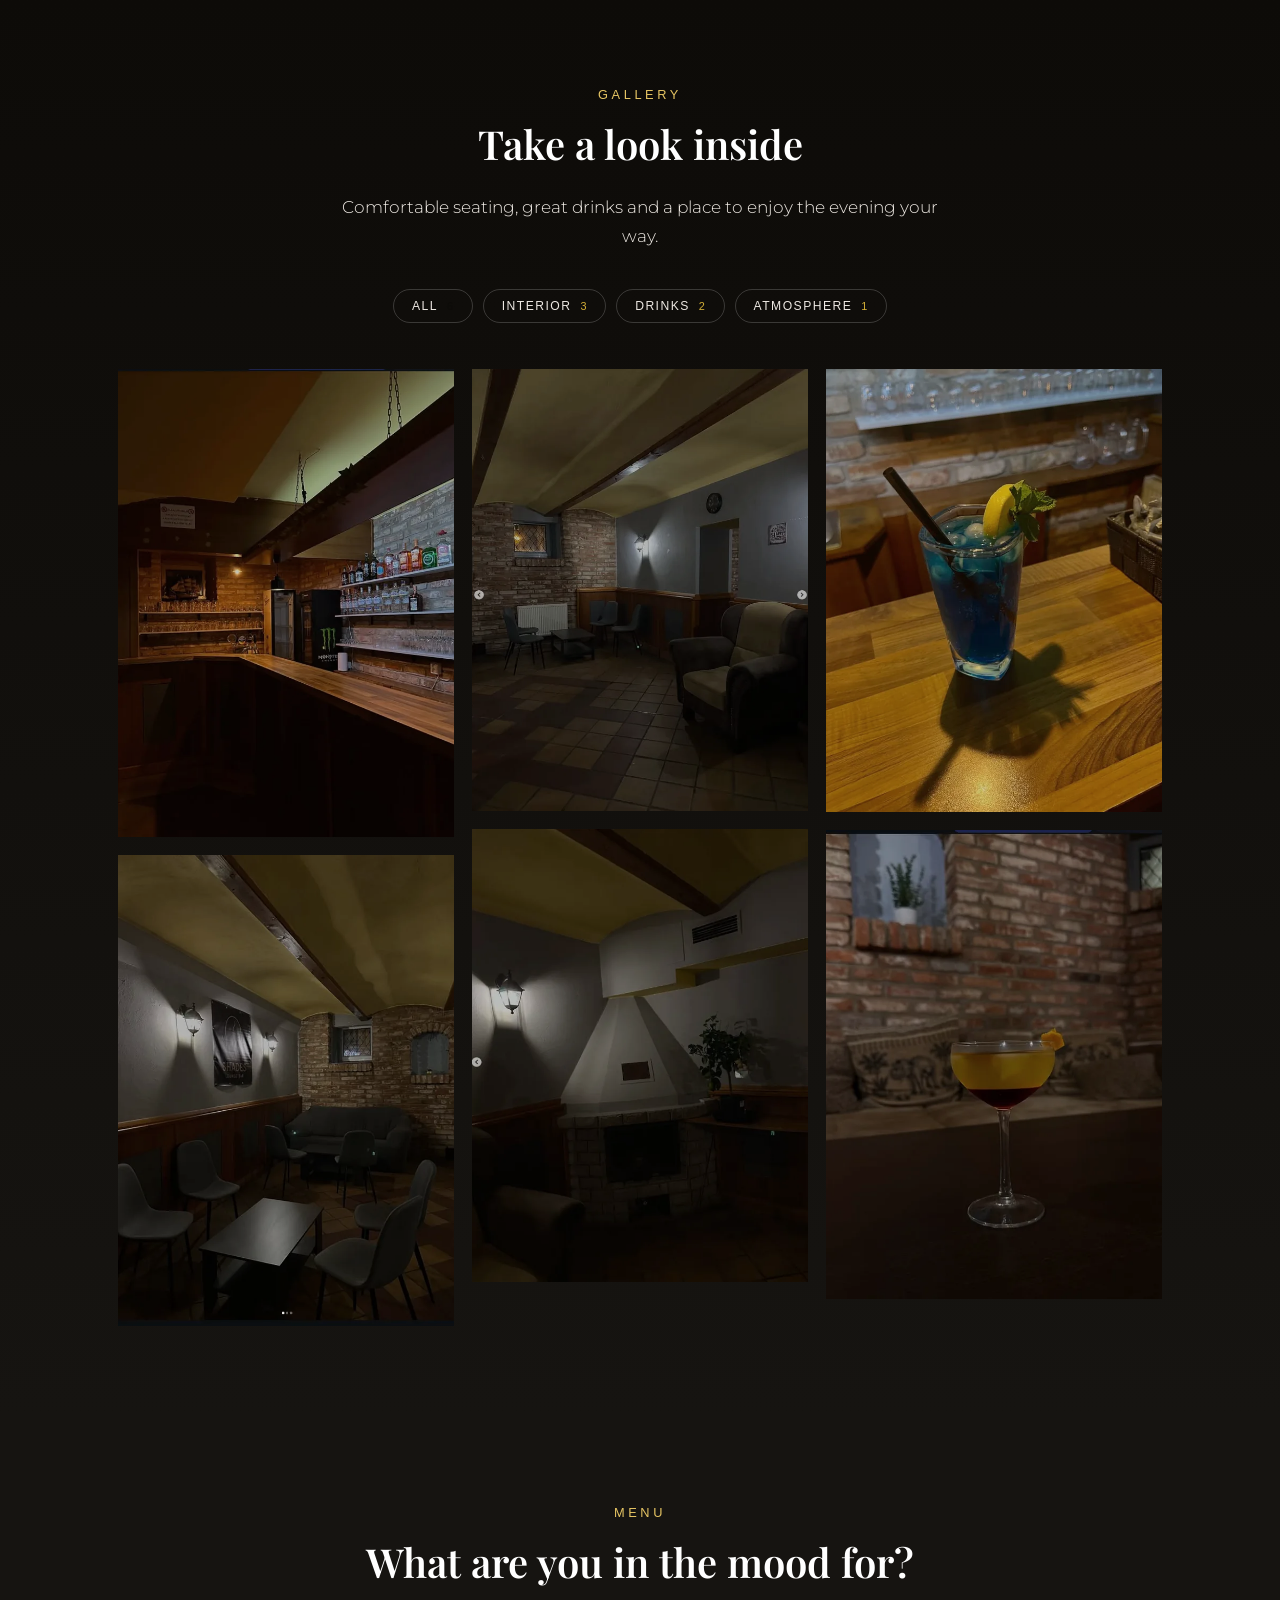
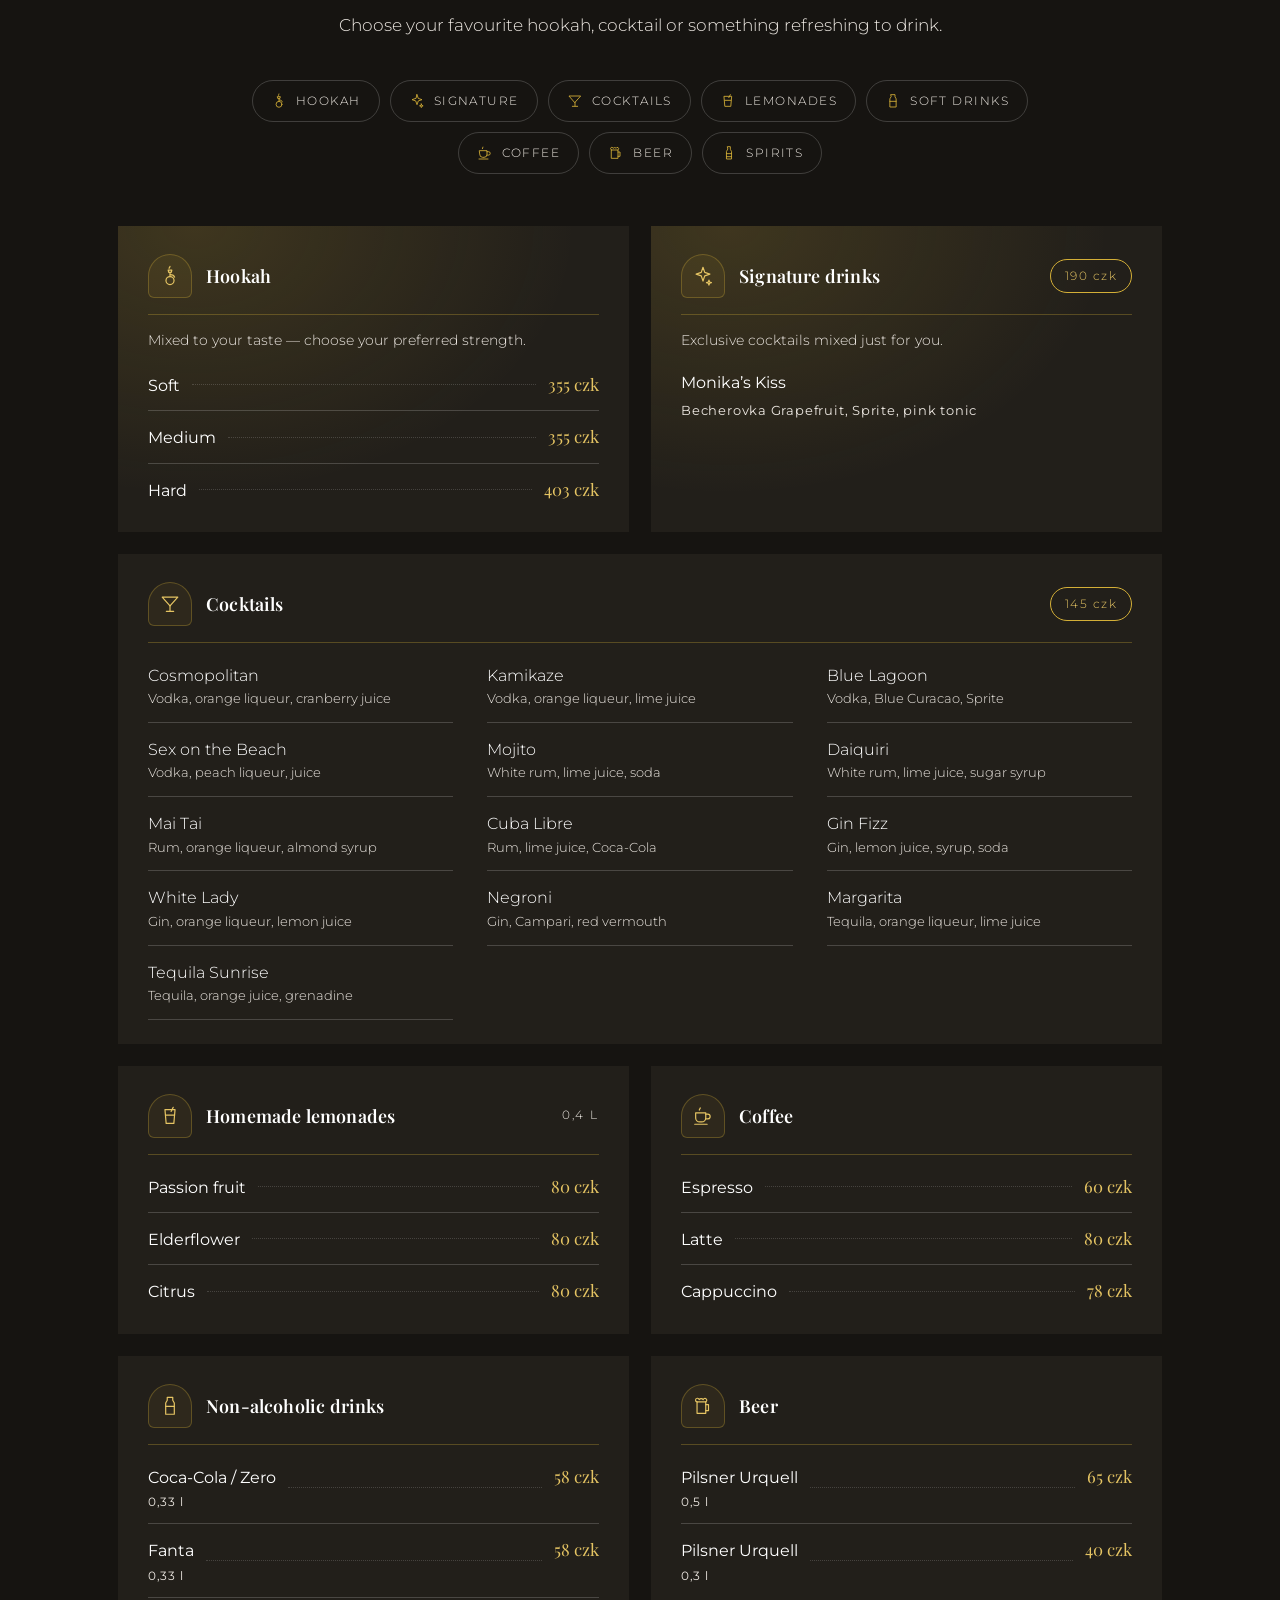
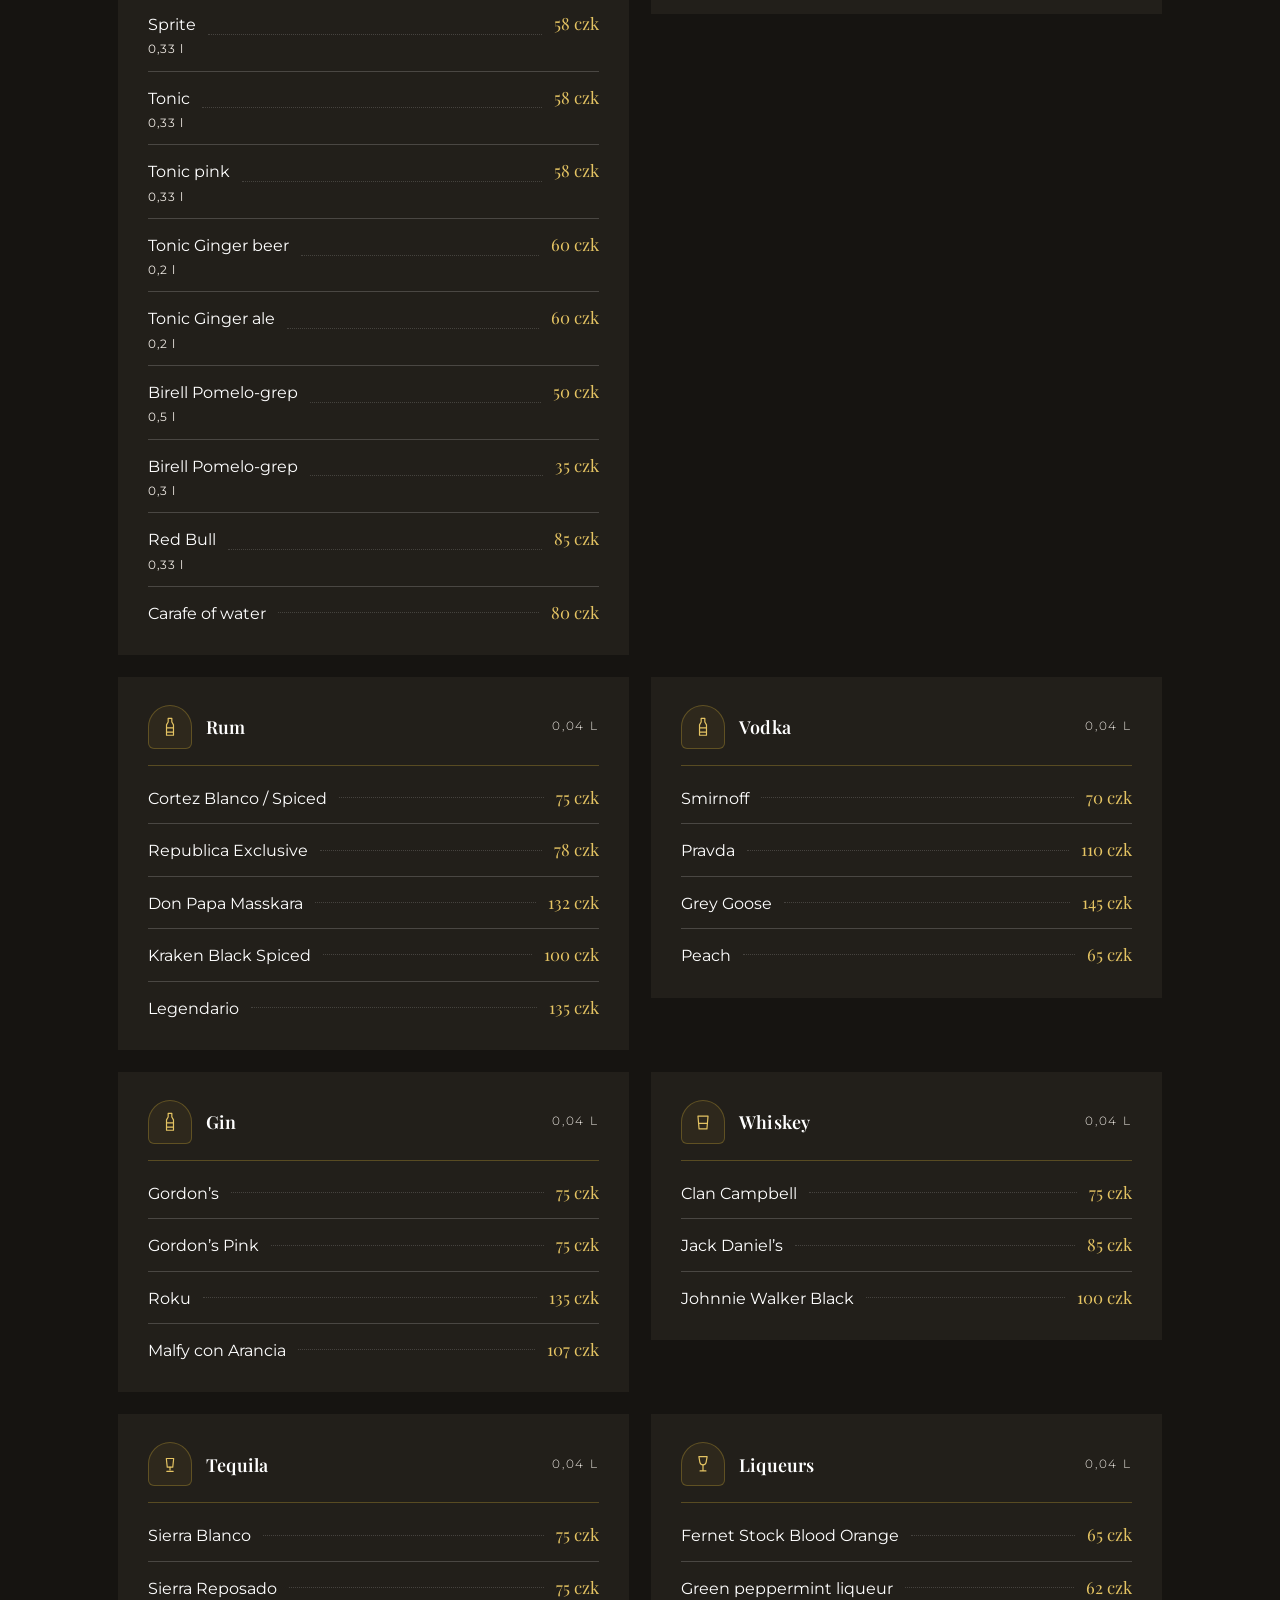
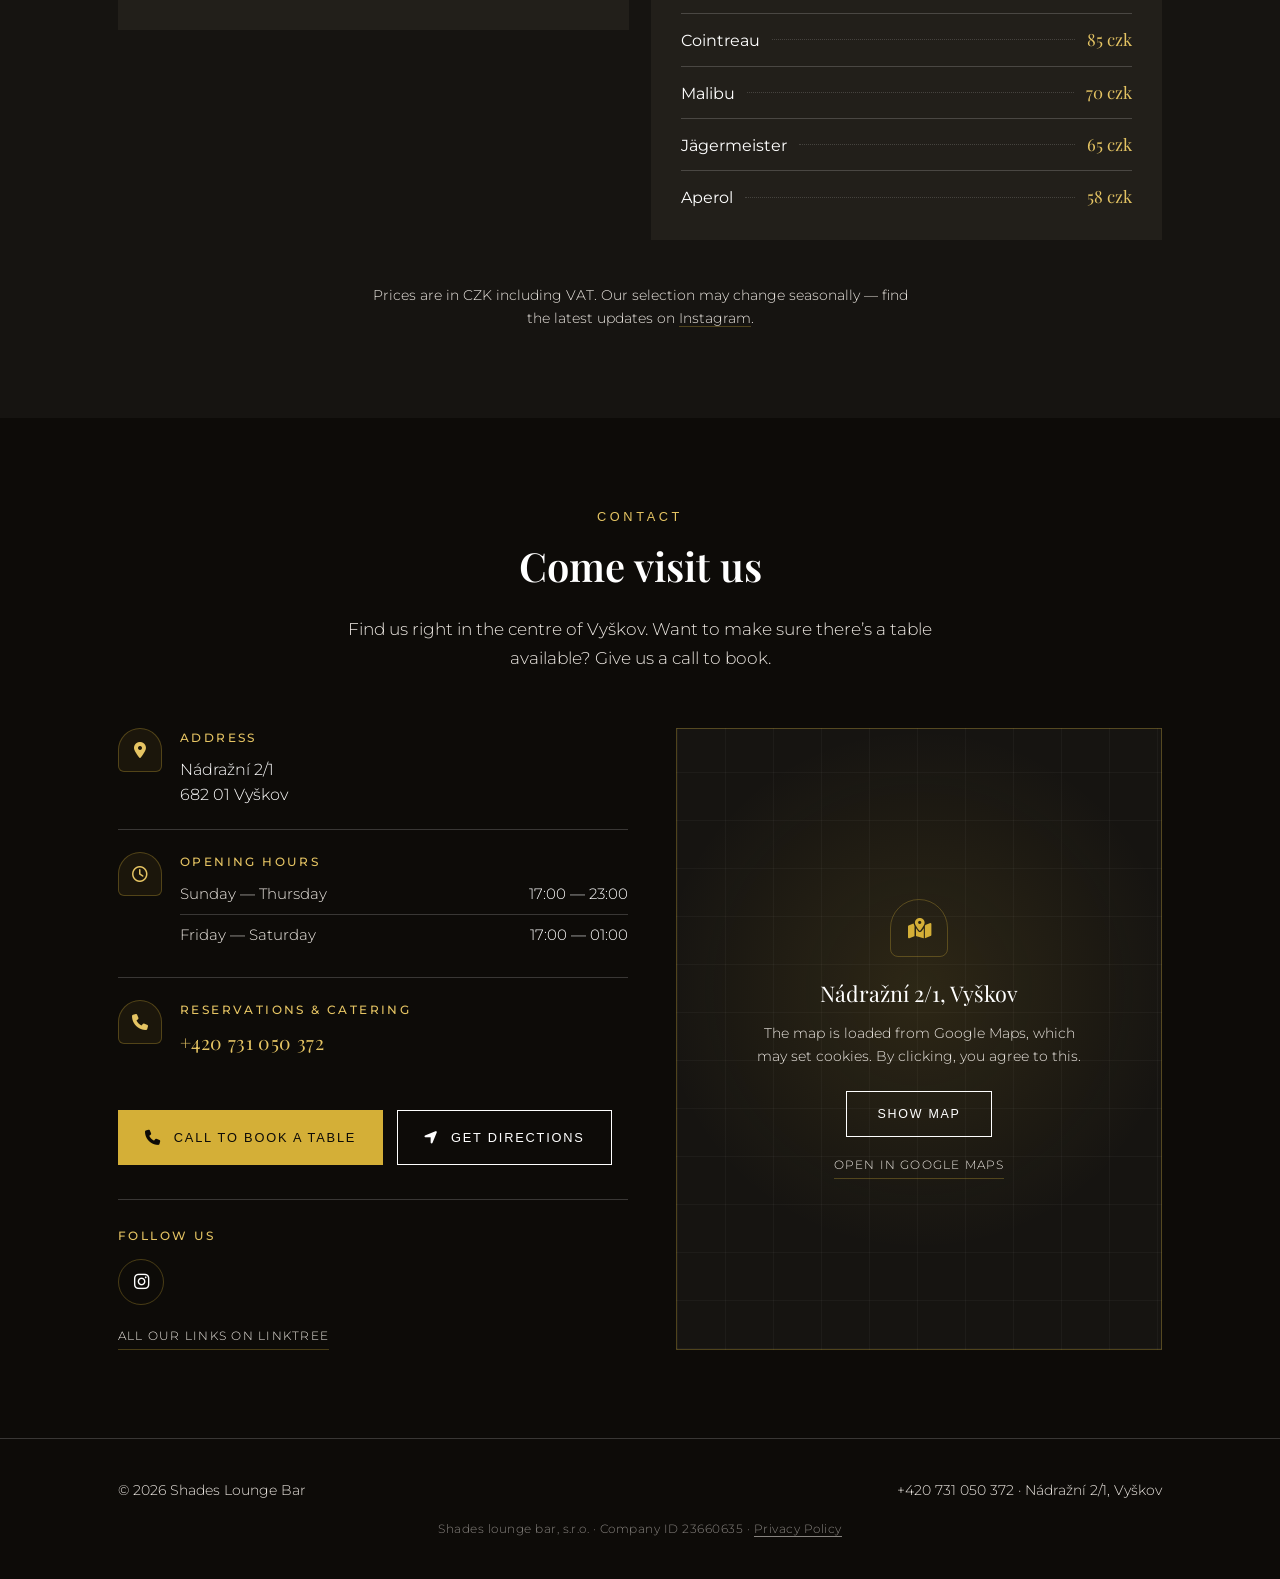
==== commit e9d74cfb: "Doplnene privacy stranky, noindex a vycistenie zdroja - Pridane ochrana-osobnich-udaju.html a privac" ====
--- a/index-en.html
+++ b/index-en.html
@@ -5,7 +5,10 @@
 <head>
 <meta charset="utf-8"/>
 <meta content="width=device-width, initial-scale=1.0" name="viewport"/>
-<title>Shades Lounge Bar — Hookah &amp; Cocktails in Vyškov</title>
+<!-- Nezávazný návrh. Před spuštěním pro klienta tento blok odstranit,
+     jinak se web nedostane do Googlu. -->
+<meta content="noindex, nofollow" name="robots"/>
+<title>Shades Lounge Bar — website proposal | by simona</title>
 <meta content="Visit Shades Lounge Bar in central Vyškov for hookah, cocktails and drinks. Browse our menu, photo gallery, opening hours and contact details." name="description"/>
 <link href="style.css" rel="stylesheet"/>
 <link href="https://cdnjs.cloudflare.com/ajax/libs/font-awesome/6.7.2/css/all.min.css" rel="stylesheet"/>
@@ -29,16 +32,6 @@
 <li><a href="#cennik">Menu</a></li>
 <li><a href="#kontakt">Contact</a></li>
 <li class="nav-social">
-<!-- TODO: chybí URL facebookového profilu. Po doplnění odkomentujte:
-            <a
-              class="social-icon"
-              href="DOPLNIT_URL_FACEBOOKU"
-              target="_blank"
-              rel="noopener noreferrer"
-              aria-label="Facebook"
-              ><i class="fa-brands fa-facebook-f" aria-hidden="true"></i
-            ></a>
-            -->
 <a aria-label="Instagram" class="social-icon" href="https://www.instagram.com/shadesloungebar/" rel="noopener noreferrer" target="_blank"><i aria-hidden="true" class="fa-brands fa-instagram"></i></a>
 </li>
 <li class="language-switch"><a href="index.html" hreflang="cs" lang="cs">CZ</a></li></ul>
@@ -633,24 +626,20 @@
 <div class="contact-social">
 <h3>Follow us</h3>
 <div class="social-icons">
-<!-- TODO: chybí URL facebookového profilu. Po doplnění odkomentujte:
-                  <a
-                    class="social-icon"
-                    href="DOPLNIT_URL_FACEBOOKU"
-                    target="_blank"
-                    rel="noopener noreferrer"
-                    aria-label="Facebook"
-                    ><i class="fa-brands fa-facebook-f" aria-hidden="true"></i
-                  ></a>
-                  -->
 <a aria-label="Instagram" class="social-icon" href="https://www.instagram.com/shadesloungebar/" rel="noopener noreferrer" target="_blank"><i aria-hidden="true" class="fa-brands fa-instagram"></i></a>
 </div>
 <a class="contact-linktree" href="https://linktr.ee/Shadesloungebar" rel="noopener noreferrer" target="_blank">All our links on Linktree</a>
 </div>
 </div>
-<div class="map-frame">
-<iframe loading="lazy" referrerpolicy="no-referrer-when-downgrade" src="https://www.google.com/maps?q=N%C3%A1dra%C5%BEn%C3%AD%202%2F1%2C%20682%2001%20Vy%C5%A1kov&amp;output=embed" title="Mapa — Shades Lounge Bar, Nádražní 2/1, Vyškov">
-</iframe>
+<!-- Google Maps sets cookies, so the iframe loads only after a click (consent) -->
+<div class="map-frame map-consent" data-map-src="https://www.google.com/maps?q=N%C3%A1dra%C5%BEn%C3%AD%202%2F1%2C%20682%2001%20Vy%C5%A1kov&amp;output=embed&amp;hl=en" data-map-title="Map — Shades Lounge Bar, Nádražní 2/1, Vyškov">
+<div class="map-consent-inner">
+<span class="map-consent-ico"><i aria-hidden="true" class="fa-solid fa-map-location-dot"></i></span>
+<p class="map-consent-title">Nádražní 2/1, Vyškov</p>
+<p class="map-consent-text">The map is loaded from Google Maps, which may set cookies. By clicking, you agree to this.</p>
+<button class="btn btn-ghost map-consent-btn" type="button">Show map</button>
+<a class="map-consent-link" href="https://www.google.com/maps/search/?api=1&amp;query=N%C3%A1dra%C5%BEn%C3%AD+2%2F1%2C+682+01+Vy%C5%A1kov" rel="noopener noreferrer" target="_blank">Open in Google Maps</a>
+</div>
 </div>
 </div>
 </div>
@@ -660,6 +649,7 @@
 <div class="container">
 <span>© <span id="year"></span> Shades Lounge Bar</span>
 <span><a href="tel:+420731050372">+420 731 050 372</a> · Nádražní 2/1, Vyškov</span>
+<span class="footer-legal">Shades lounge bar, s.r.o. · Company ID 23660635 · <a href="privacy-policy.html">Privacy Policy</a></span>
 </div>
 </footer>
 <!-- Lightbox — bez JS se odkazy v galerii chovají jako běžné odkazy na obrázek -->
--- a/style.css
+++ b/style.css
@@ -1497,6 +1497,79 @@
   filter: grayscale(0.5) invert(0.92) contrast(0.9);
 }
 
+.map-consent {
+  display: grid;
+  place-items: center;
+  padding: 32px 24px;
+  text-align: center;
+  background: radial-gradient(circle at 50% 42%, rgba(212, 175, 55, 0.12), transparent 60%), repeating-linear-gradient(0deg, rgba(255, 255, 255, 0.035) 0 1px, transparent 1px 48px), repeating-linear-gradient(90deg, rgba(255, 255, 255, 0.035) 0 1px, transparent 1px 48px), #161411;
+}
+.map-consent.is-loaded {
+  display: block;
+  padding: 0;
+  background: #161411;
+}
+
+.map-consent-inner {
+  display: flex;
+  flex-direction: column;
+  align-items: center;
+  max-width: 340px;
+}
+
+.map-consent-ico {
+  display: grid;
+  place-items: center;
+  width: 58px;
+  height: 58px;
+  margin-bottom: 18px;
+  border: 1px solid rgba(212, 175, 55, 0.3);
+  border-radius: 29px 29px 8px 8px;
+  color: #d4af37;
+  font-size: 1.3rem;
+}
+
+.map-consent-title {
+  margin: 0 0 10px;
+  font-family: "Playfair Display", serif;
+  font-size: 1.35rem;
+  color: #ffffff;
+}
+
+.map-consent-text {
+  margin: 0 0 24px;
+  color: #ede8e2;
+  font-size: 0.88rem;
+  line-height: 1.6;
+}
+
+.map-consent-btn {
+  display: none;
+  padding: 15px 30px;
+  font-size: 0.78rem;
+  letter-spacing: 0.14em;
+  cursor: pointer;
+}
+
+.has-js .map-consent-btn {
+  display: inline-block;
+}
+
+.map-consent-link {
+  margin-top: 18px;
+  padding-bottom: 3px;
+  color: #ede8e2;
+  font-size: 0.74rem;
+  letter-spacing: 0.1em;
+  text-transform: uppercase;
+  border-bottom: 1px solid rgba(212, 175, 55, 0.3);
+  transition: color 0.3s ease, border-color 0.3s ease;
+}
+.map-consent-link:hover {
+  color: #e5c463;
+  border-color: #d4af37;
+}
+
 @media (min-width: 821px) {
   .map-frame {
     aspect-ratio: auto;
@@ -1541,9 +1614,98 @@
 /* ---------- Footer ---------- */
 .site-footer {
   background: #0d0b08;
+  border-top: 1px solid rgba(255, 255, 255, 0.18);
+  padding: 40px 0;
 }
 .site-footer .container {
+  display: flex;
+  justify-content: space-between;
+  align-items: baseline;
+  flex-wrap: wrap;
+  gap: 16px;
+  color: #ede8e2;
+  font-size: 0.85rem;
   text-align: center;
 }
-
-/*# sourceMappingURL=style.css.map */
+.site-footer a:hover {
+  color: #e5c463;
+}
+
+@media (max-width: 560px) {
+  .site-footer .container {
+    justify-content: center;
+  }
+}
+
+/* Decentní řádek v patičce — IČO a odkaz na ochranu osobních údajů */
+.footer-legal {
+  flex: 0 0 100%;
+  font-size: 0.78rem;
+  letter-spacing: 0.04em;
+  color: rgba(237, 232, 226, 0.55);
+}
+
+.footer-legal a {
+  color: inherit;
+  text-decoration: underline;
+  text-underline-offset: 3px;
+}
+
+.footer-legal a:hover,
+.footer-legal a:focus-visible {
+  color: #e5c463;
+}
+
+/* ---------- Právní stránky (ochrana osobních údajů) ---------- */
+.legal {
+  padding: 72px 0 96px;
+}
+
+.legal .container {
+  max-width: 820px;
+}
+
+.legal h1 {
+  font-size: clamp(2rem, 4vw, 2.8rem);
+  line-height: 1.15;
+  margin-bottom: 8px;
+}
+
+.legal h2 {
+  font-size: clamp(1.2rem, 2.2vw, 1.5rem);
+  margin: 40px 0 12px;
+}
+
+.legal p,
+.legal li {
+  color: #ede8e2;
+  font-size: 0.95rem;
+  max-width: 68ch;
+}
+
+.legal ul {
+  margin: 0 0 1em;
+  padding-left: 20px;
+}
+
+.legal li {
+  margin-bottom: 6px;
+}
+
+.legal a:not(.btn) {
+  color: #e5c463;
+  text-decoration: underline;
+  text-underline-offset: 3px;
+}
+
+.legal-updated {
+  font-size: 0.8rem;
+  letter-spacing: 0.04em;
+  color: rgba(237, 232, 226, 0.55);
+  margin-bottom: 32px;
+}
+
+.legal-back {
+  display: inline-block;
+  margin-top: 40px;
+}
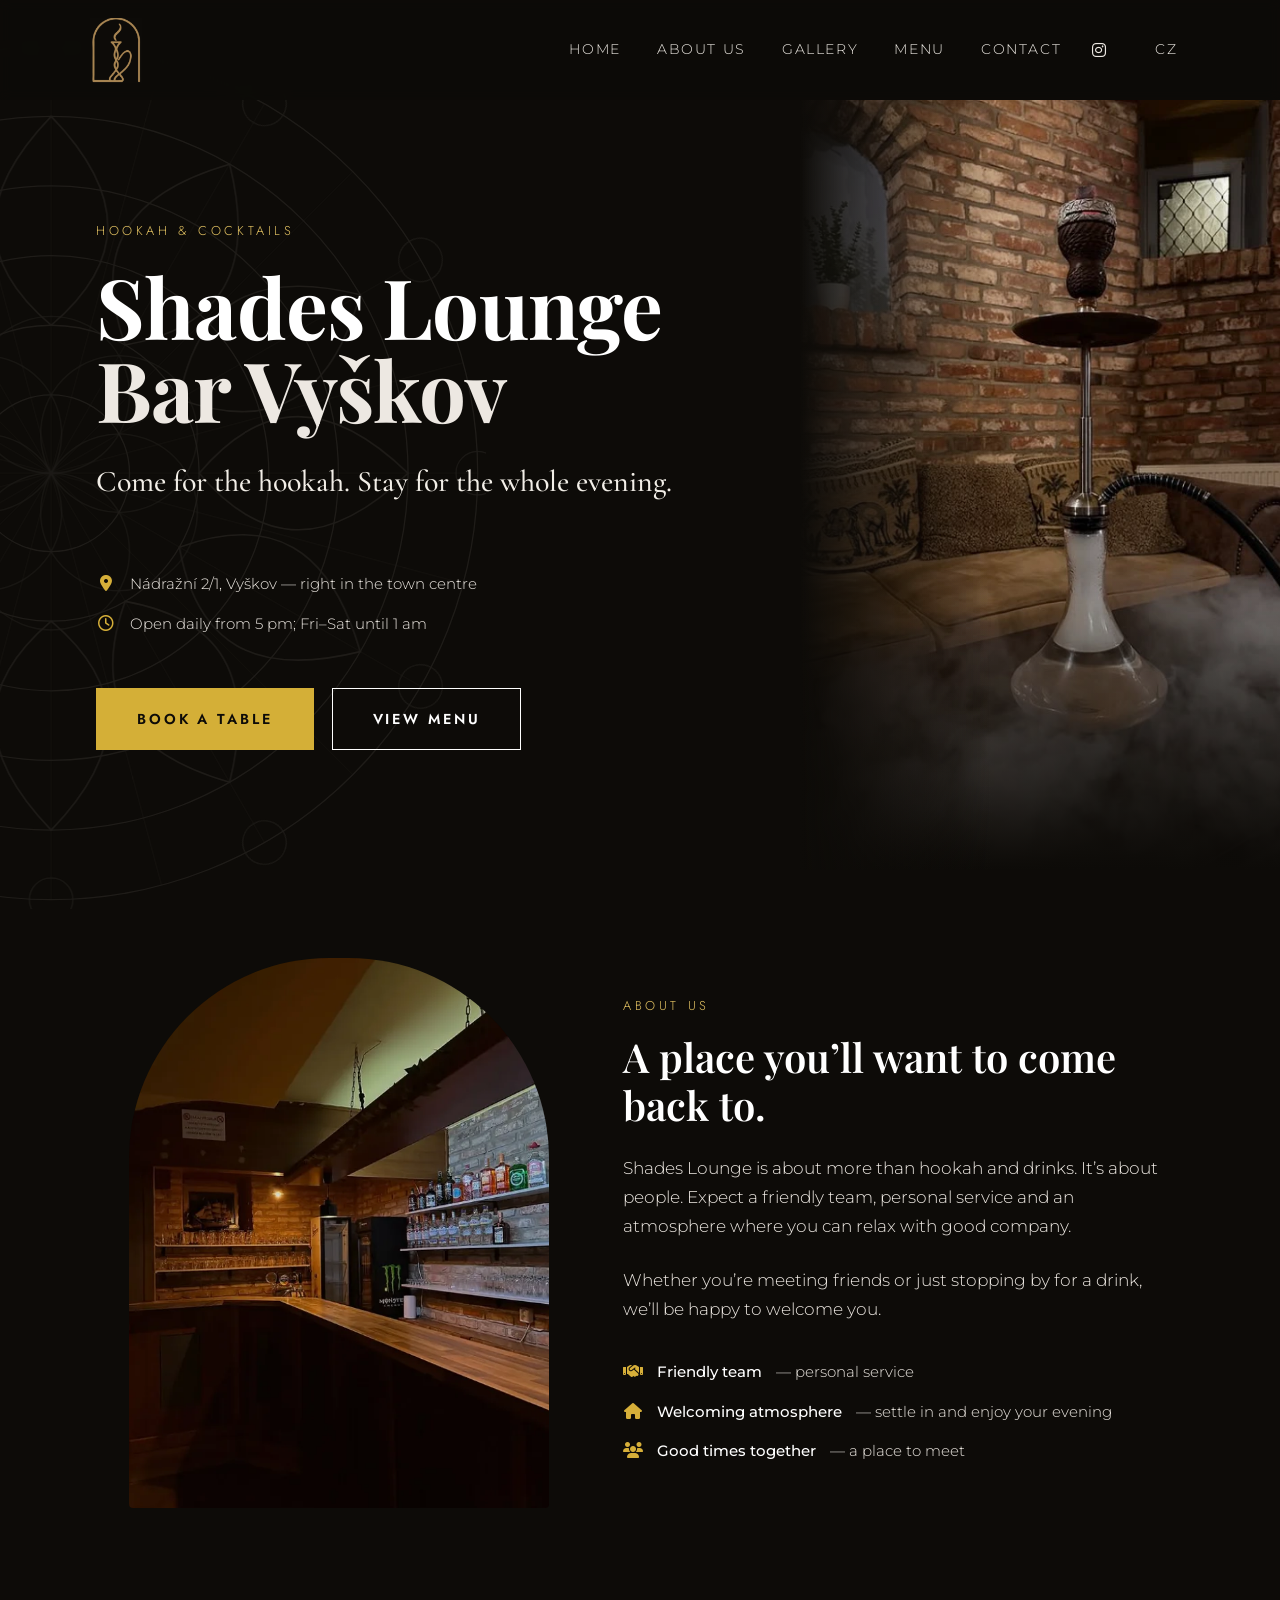
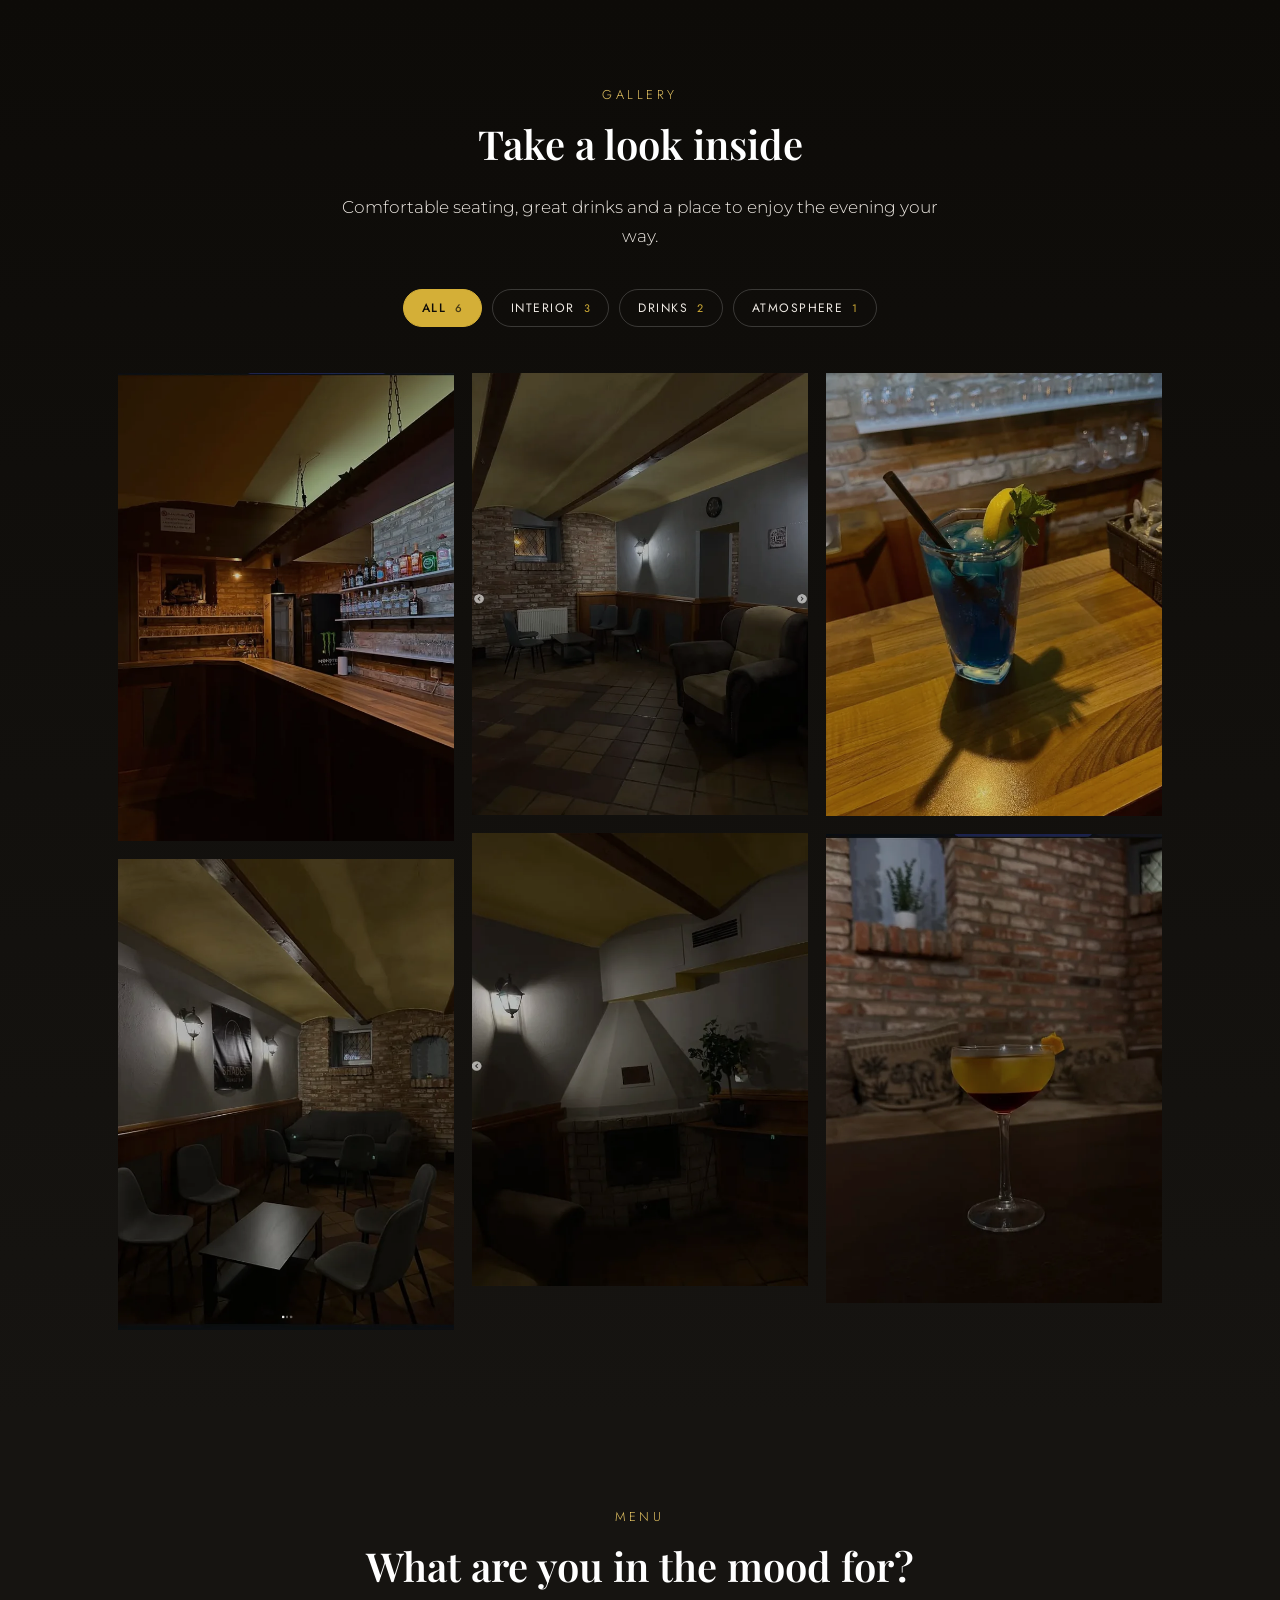
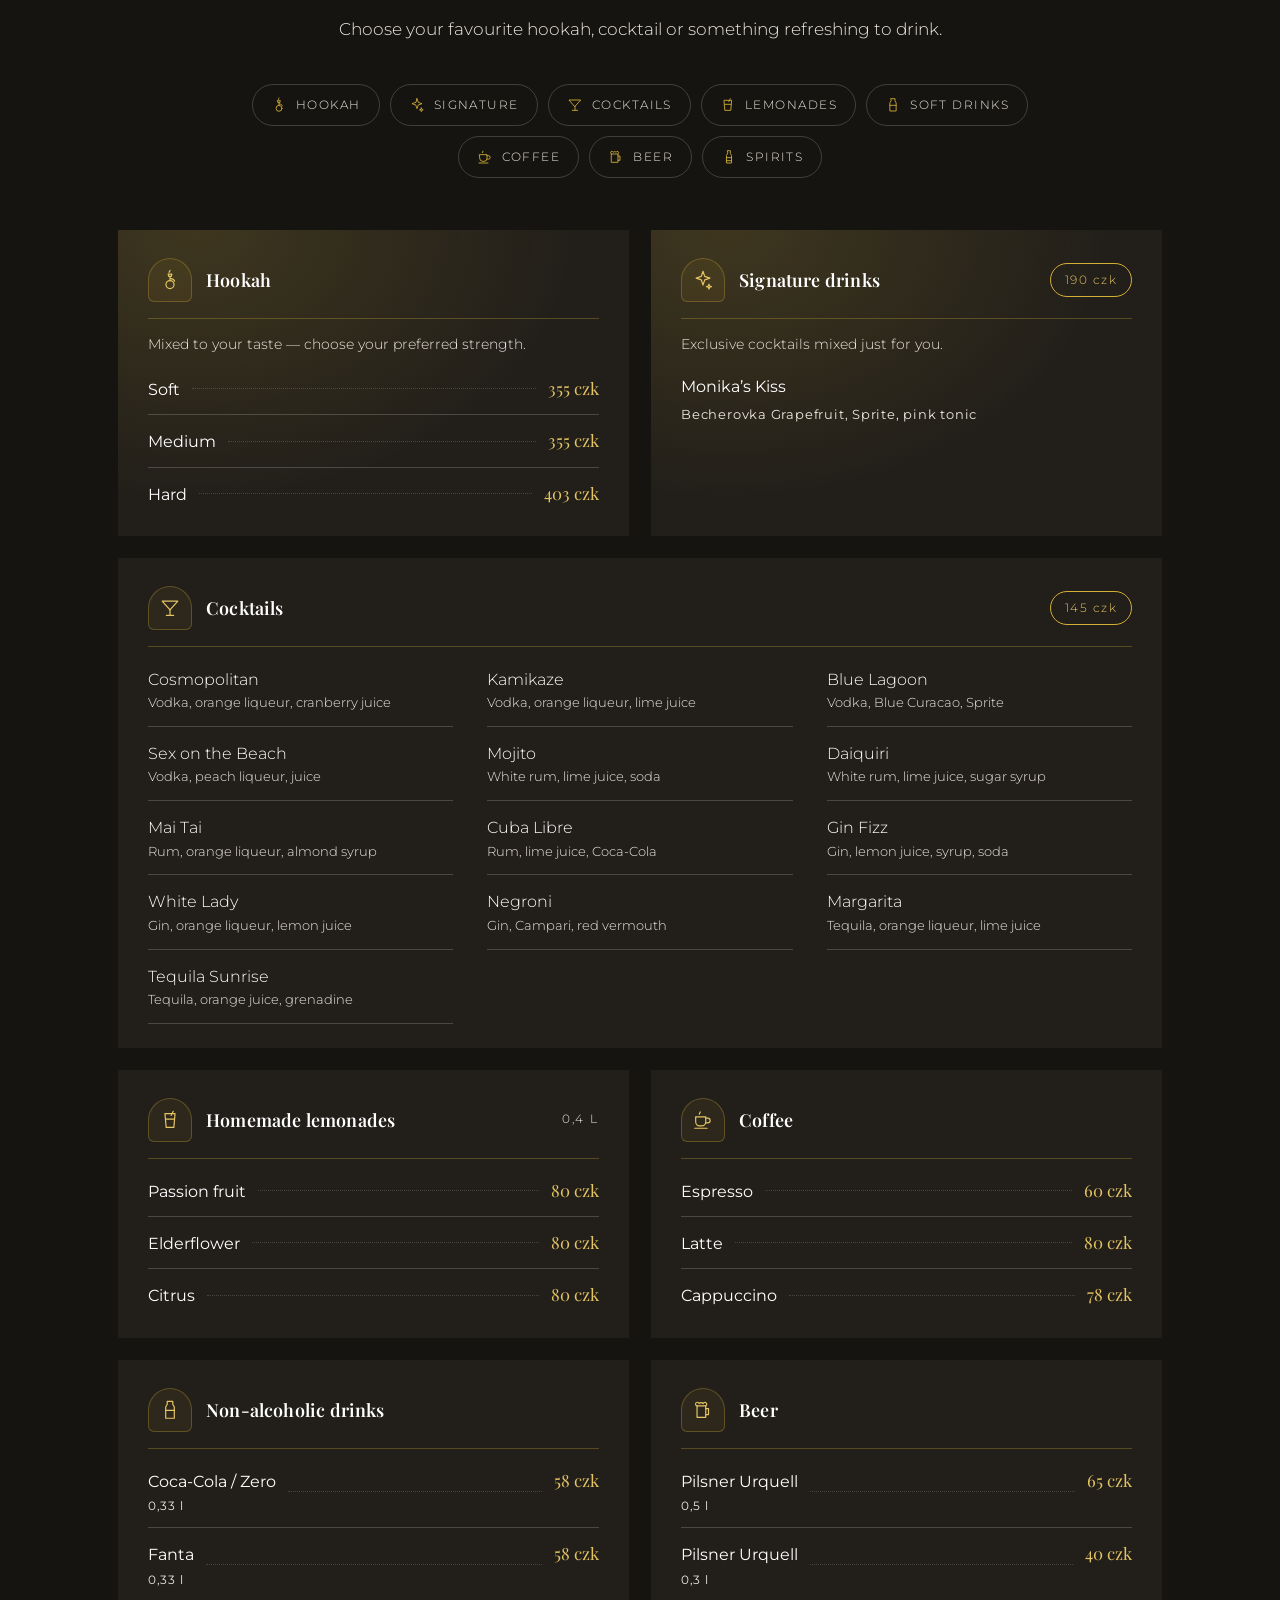
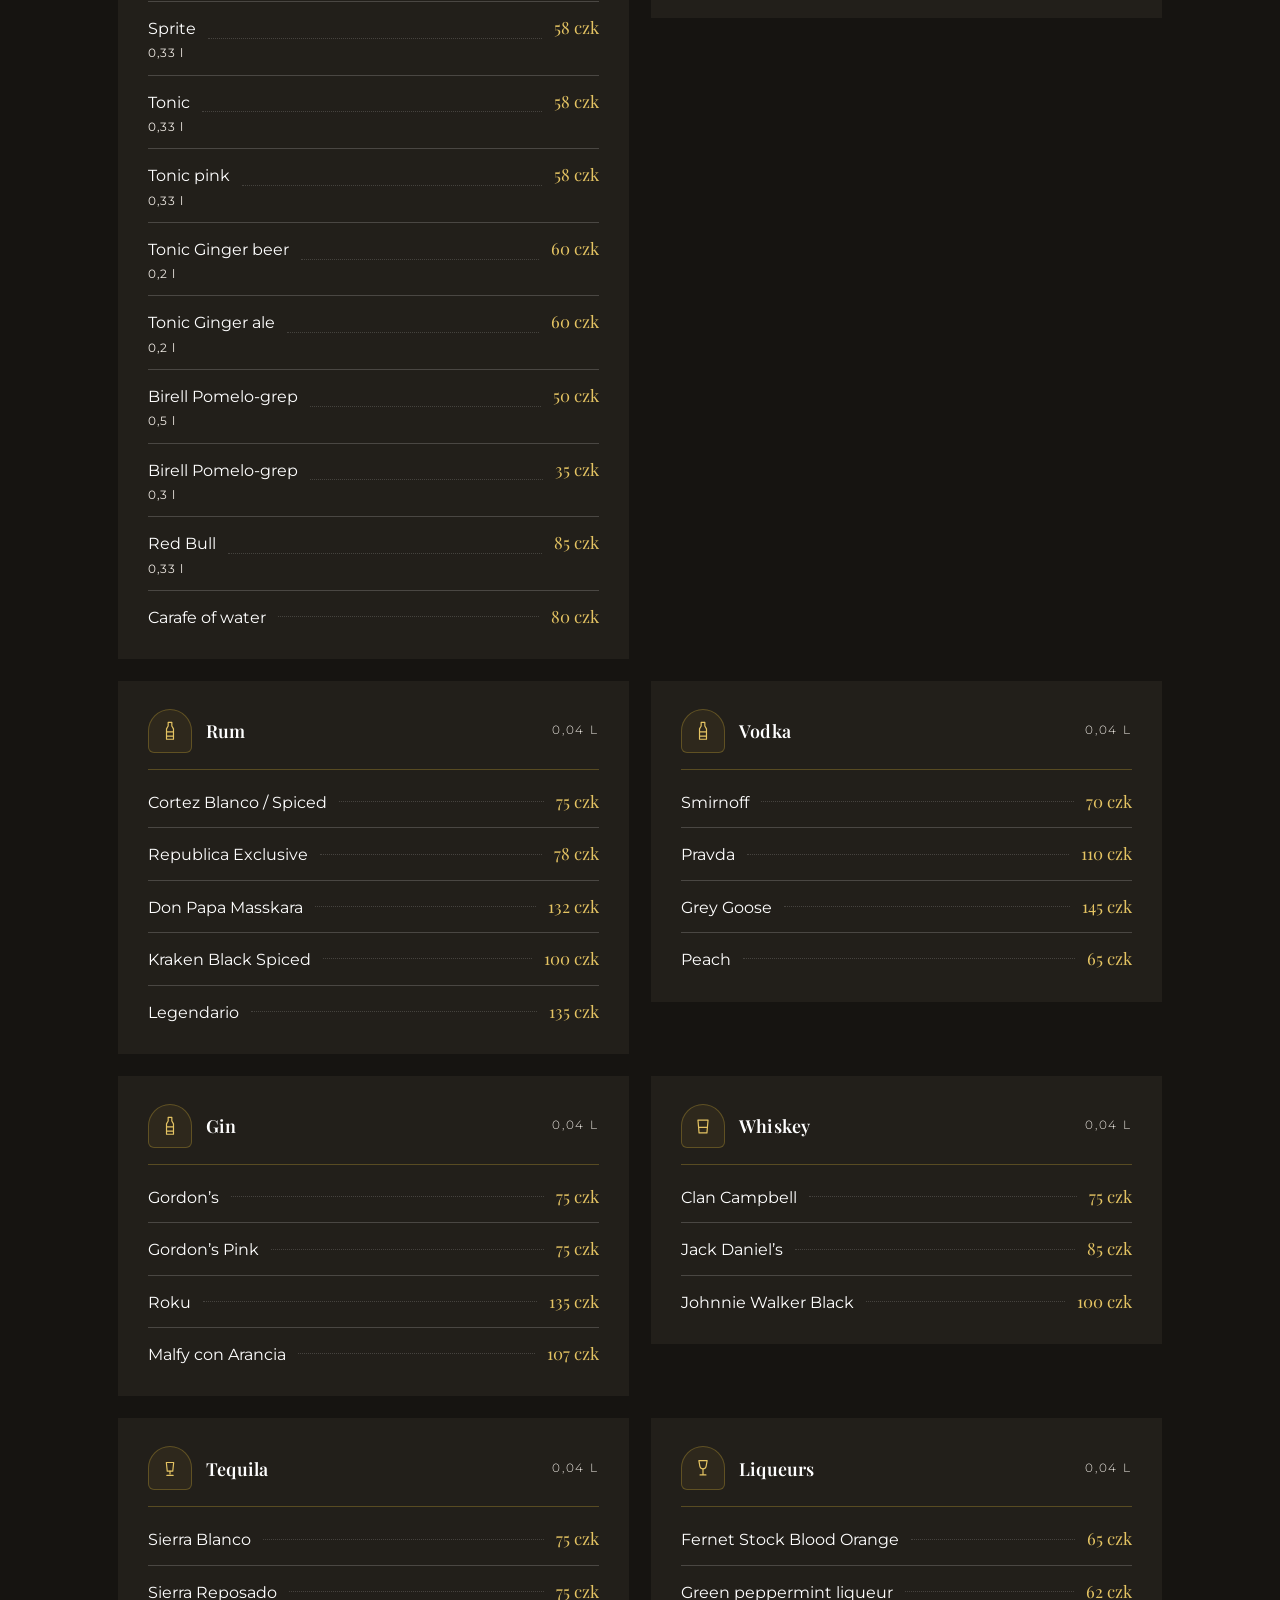
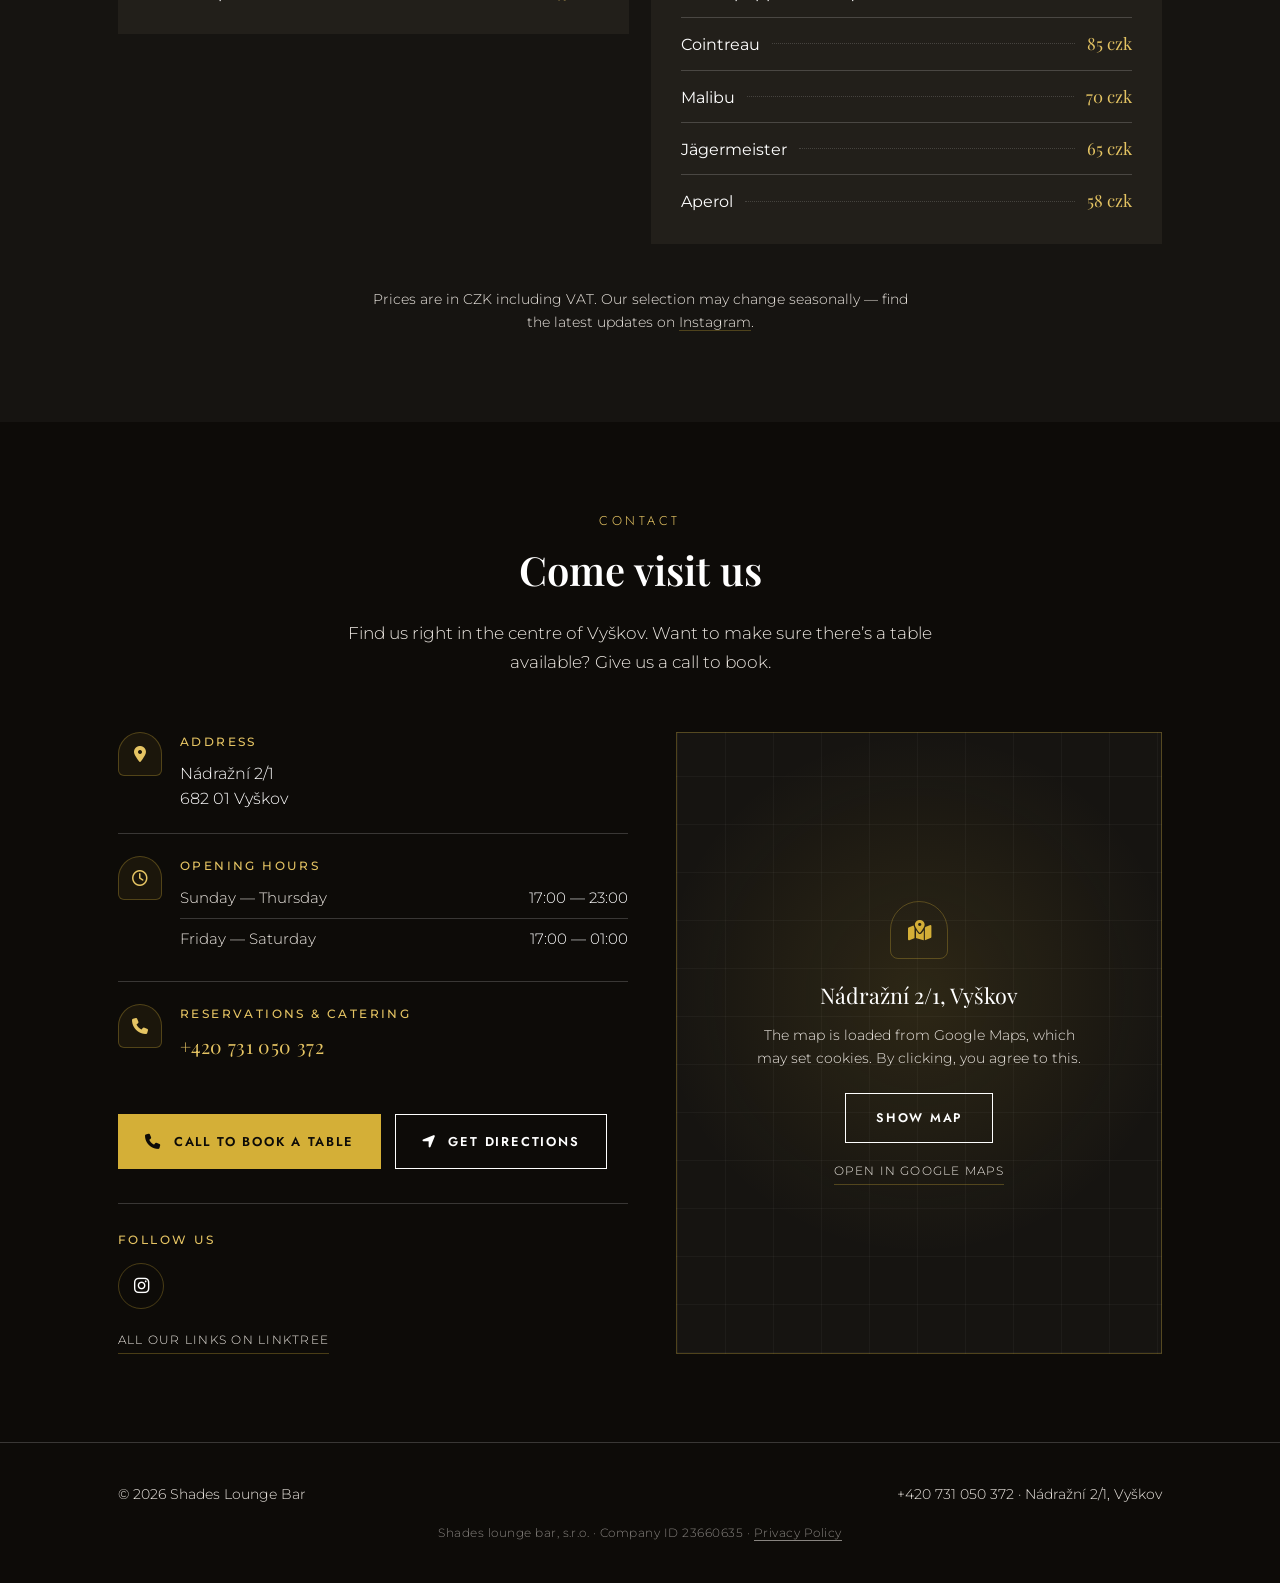
==== commit 4597db14: "Mandala v heru, jemnejsi prechod fotky, logo a font tlacitek - Mandala v hero sekci: zmensena, posun" ====
--- a/index-en.html
+++ b/index-en.html
@@ -40,6 +40,72 @@
 <main>
 <section class="hero" id="domov">
 <div class="hero-copy">
+<svg aria-hidden="true" class="hero-mandala" focusable="false" viewBox="0 0 600 600">
+<defs>
+<line id="hm-spoke" x1="300" x2="300" y1="6" y2="594"></line>
+<path d="M300 54c52 54 52 100 0 144-52-44-52-90 0-144Z" id="hm-petal"></path>
+<circle cx="300" cy="246" id="hm-seed" r="54"></circle>
+<circle cx="300" cy="6" id="hm-bead" r="15"></circle>
+</defs>
+<g class="hm-rings">
+<circle cx="300" cy="300" r="54"></circle>
+<circle cx="300" cy="300" r="102"></circle>
+<circle cx="300" cy="300" r="150"></circle>
+<circle cx="300" cy="300" r="198"></circle>
+<circle cx="300" cy="300" r="246"></circle>
+<circle cx="300" cy="300" r="294"></circle>
+</g>
+<g class="hm-spokes">
+<use href="#hm-spoke"></use>
+<use href="#hm-spoke" transform="rotate(15 300 300)"></use>
+<use href="#hm-spoke" transform="rotate(30 300 300)"></use>
+<use href="#hm-spoke" transform="rotate(45 300 300)"></use>
+<use href="#hm-spoke" transform="rotate(60 300 300)"></use>
+<use href="#hm-spoke" transform="rotate(75 300 300)"></use>
+<use href="#hm-spoke" transform="rotate(90 300 300)"></use>
+<use href="#hm-spoke" transform="rotate(105 300 300)"></use>
+<use href="#hm-spoke" transform="rotate(120 300 300)"></use>
+<use href="#hm-spoke" transform="rotate(135 300 300)"></use>
+<use href="#hm-spoke" transform="rotate(150 300 300)"></use>
+<use href="#hm-spoke" transform="rotate(165 300 300)"></use>
+</g>
+<g class="hm-petals">
+<use href="#hm-petal"></use>
+<use href="#hm-petal" transform="rotate(30 300 300)"></use>
+<use href="#hm-petal" transform="rotate(60 300 300)"></use>
+<use href="#hm-petal" transform="rotate(90 300 300)"></use>
+<use href="#hm-petal" transform="rotate(120 300 300)"></use>
+<use href="#hm-petal" transform="rotate(150 300 300)"></use>
+<use href="#hm-petal" transform="rotate(180 300 300)"></use>
+<use href="#hm-petal" transform="rotate(210 300 300)"></use>
+<use href="#hm-petal" transform="rotate(240 300 300)"></use>
+<use href="#hm-petal" transform="rotate(270 300 300)"></use>
+<use href="#hm-petal" transform="rotate(300 300 300)"></use>
+<use href="#hm-petal" transform="rotate(330 300 300)"></use>
+</g>
+<g class="hm-seeds">
+<use href="#hm-seed"></use>
+<use href="#hm-seed" transform="rotate(60 300 300)"></use>
+<use href="#hm-seed" transform="rotate(120 300 300)"></use>
+<use href="#hm-seed" transform="rotate(180 300 300)"></use>
+<use href="#hm-seed" transform="rotate(240 300 300)"></use>
+<use href="#hm-seed" transform="rotate(300 300 300)"></use>
+</g>
+<g class="hm-beads">
+<use href="#hm-bead"></use>
+<use href="#hm-bead" transform="rotate(30 300 300)"></use>
+<use href="#hm-bead" transform="rotate(60 300 300)"></use>
+<use href="#hm-bead" transform="rotate(90 300 300)"></use>
+<use href="#hm-bead" transform="rotate(120 300 300)"></use>
+<use href="#hm-bead" transform="rotate(150 300 300)"></use>
+<use href="#hm-bead" transform="rotate(180 300 300)"></use>
+<use href="#hm-bead" transform="rotate(210 300 300)"></use>
+<use href="#hm-bead" transform="rotate(240 300 300)"></use>
+<use href="#hm-bead" transform="rotate(270 300 300)"></use>
+<use href="#hm-bead" transform="rotate(300 300 300)"></use>
+<use href="#hm-bead" transform="rotate(330 300 300)"></use>
+</g>
+</svg>
 <span class="eyebrow">Hookah &amp; cocktails</span>
 <h1>Shades Lounge <span class="hero-h1-soft">Bar Vyškov</span></h1>
 <p class="hero-invite">Come for the hookah. Stay for the whole evening.</p>
--- a/style.css
+++ b/style.css
@@ -2,7 +2,7 @@
 /* ==========================================================================
    SHADES LOUNGE BAR — SCSS (konzervativní refaktor bez změny deklarací)
    ========================================================================== */
-@import url("https://fonts.googleapis.com/css2?family=Cormorant+Garamond:wght@400;500;600&family=Montserrat:wght@400;500;600&family=Playfair+Display:wght@400;500;600&display=swap");
+@import url("https://fonts.googleapis.com/css2?family=Cormorant+Garamond:wght@400;500;600&family=Jost:wght@400;500;600&family=Montserrat:wght@400;500;600&family=Playfair+Display:wght@400;500;600&display=swap");
 * {
   box-sizing: border-box;
 }
@@ -16,6 +16,7 @@
   font-size: 17px;
   line-height: 1.7;
   -webkit-font-smoothing: antialiased;
+  overflow-x: clip;
 }
 
 img {
@@ -319,16 +320,55 @@
   max-width: 100%;
   padding: 0;
   background: #0d0b08;
-  overflow: hidden;
+  overflow: visible;
 }
 
 /* Levá strana — čistá typografie v prostoru */
 .hero-copy {
+  position: relative;
   display: flex;
   flex-direction: column;
   justify-content: center;
   padding: 120px 8% 120px 12%;
   background: #0d0b08;
+}
+.hero-copy > :not(.hero-mandala) {
+  position: relative;
+  z-index: 1;
+}
+
+/* Šedá mřížka ve tvaru mandaly za textem hera */
+.hero-mandala {
+  position: absolute;
+  z-index: 0;
+  left: clamp(-52rem, -30vw, -20rem);
+  top: -8%;
+  width: clamp(34rem, 68vw, 68rem);
+  aspect-ratio: 1;
+  pointer-events: none;
+  color: #8f8a82;
+  opacity: 0.14;
+  fill: none;
+  stroke: currentColor;
+  stroke-width: 0.9;
+}
+.hero-mandala .hm-spokes {
+  stroke-width: 0.6;
+  opacity: 0.55;
+}
+.hero-mandala .hm-petals {
+  stroke-width: 1.1;
+}
+.hero-mandala .hm-seeds {
+  opacity: 0.75;
+}
+.hero-mandala .hm-beads {
+  opacity: 0.85;
+}
+
+#o-nas {
+  position: relative;
+  z-index: 1;
 }
 
 .hero .eyebrow {
@@ -383,7 +423,7 @@
   position: absolute;
   inset: 0;
   pointer-events: none;
-  background: linear-gradient(to left, rgba(13, 11, 8, 0) 65%, rgba(13, 11, 8, 0.4) 80%, #0d0b08 100%), linear-gradient(to bottom, rgba(13, 11, 8, 0) 60%, #0d0b08 100%);
+  background: linear-gradient(to left, rgba(13, 11, 8, 0) 60%, #0d0b08 100%), linear-gradient(to bottom, rgba(13, 11, 8, 0) 60%, #0d0b08 100%);
 }
 
 @media (max-width: 760px) {
@@ -402,7 +442,7 @@
   border-radius: 0;
   font-family: "Jost", sans-serif;
   font-size: 0.9rem;
-  font-weight: 500;
+  font-weight: 600;
   letter-spacing: 0.2em;
   text-transform: uppercase;
   border: 1px solid transparent;
@@ -459,6 +499,12 @@
     grid-row: 1;
     min-height: 0;
     height: 56vh;
+  }
+  .hero-mandala {
+    left: -46vw;
+    top: 4%;
+    width: 105vw;
+    opacity: 0.12;
   }
   .hero-scroll-indicator {
     display: none;
@@ -974,6 +1020,19 @@
   text-transform: uppercase;
   cursor: pointer;
   transition: all 0.25s ease;
+}
+
+.gallery-chip:hover {
+  color: #e5c463;
+  border-color: #d4af37;
+  background: rgba(212, 175, 55, 0.08);
+}
+
+.gallery-chip.is-active {
+  background: #d4af37;
+  border-color: #d4af37;
+  color: #0d0b08;
+  font-weight: 500;
 }
 
 .chip-count {
@@ -1636,7 +1695,6 @@
     justify-content: center;
   }
 }
-
 /* Decentní řádek v patičce — IČO a odkaz na ochranu osobních údajů */
 .footer-legal {
   flex: 0 0 100%;
@@ -1644,13 +1702,11 @@
   letter-spacing: 0.04em;
   color: rgba(237, 232, 226, 0.55);
 }
-
 .footer-legal a {
   color: inherit;
   text-decoration: underline;
   text-underline-offset: 3px;
 }
-
 .footer-legal a:hover,
 .footer-legal a:focus-visible {
   color: #e5c463;
@@ -1660,38 +1716,31 @@
 .legal {
   padding: 72px 0 96px;
 }
-
 .legal .container {
   max-width: 820px;
 }
-
 .legal h1 {
   font-size: clamp(2rem, 4vw, 2.8rem);
   line-height: 1.15;
   margin-bottom: 8px;
 }
-
 .legal h2 {
   font-size: clamp(1.2rem, 2.2vw, 1.5rem);
   margin: 40px 0 12px;
 }
-
 .legal p,
 .legal li {
   color: #ede8e2;
   font-size: 0.95rem;
   max-width: 68ch;
 }
-
 .legal ul {
   margin: 0 0 1em;
   padding-left: 20px;
 }
-
 .legal li {
   margin-bottom: 6px;
 }
-
 .legal a:not(.btn) {
   color: #e5c463;
   text-decoration: underline;
@@ -1709,3 +1758,5 @@
   display: inline-block;
   margin-top: 40px;
 }
+
+/*# sourceMappingURL=style.css.map */
